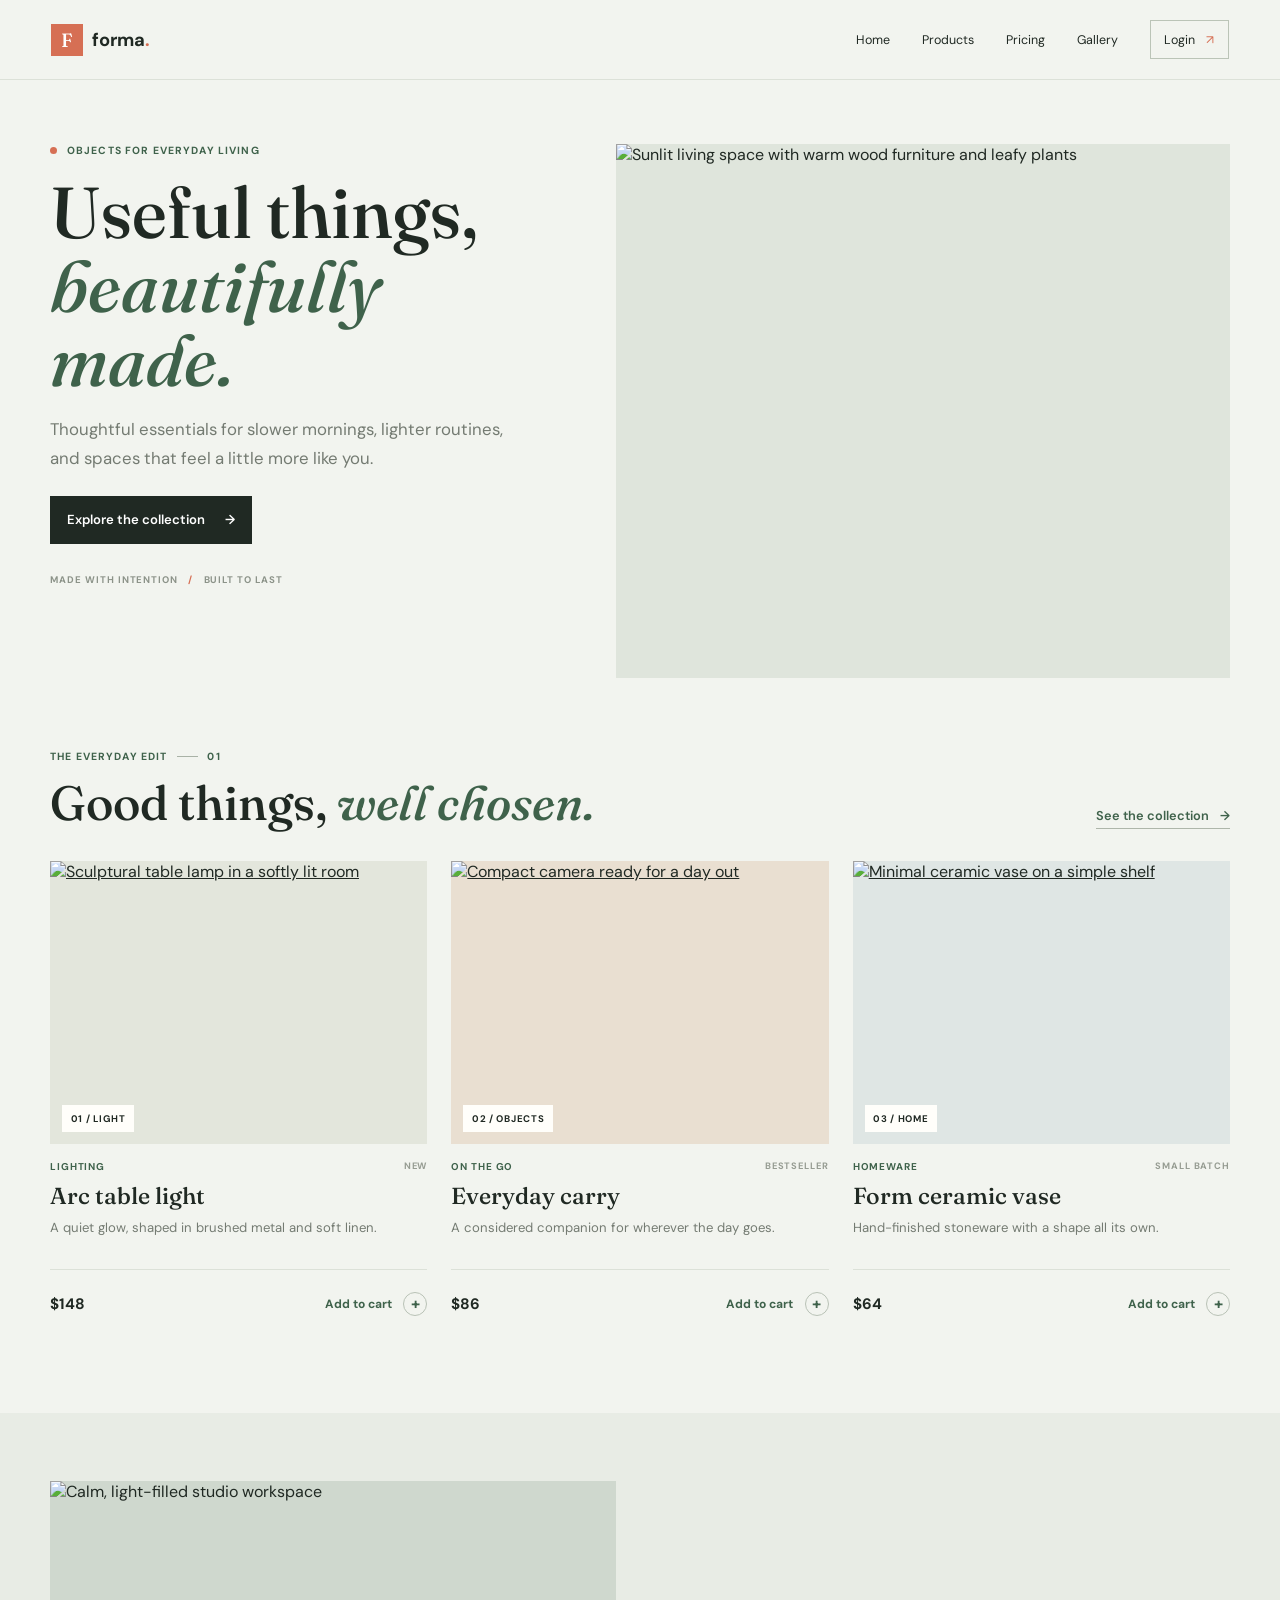
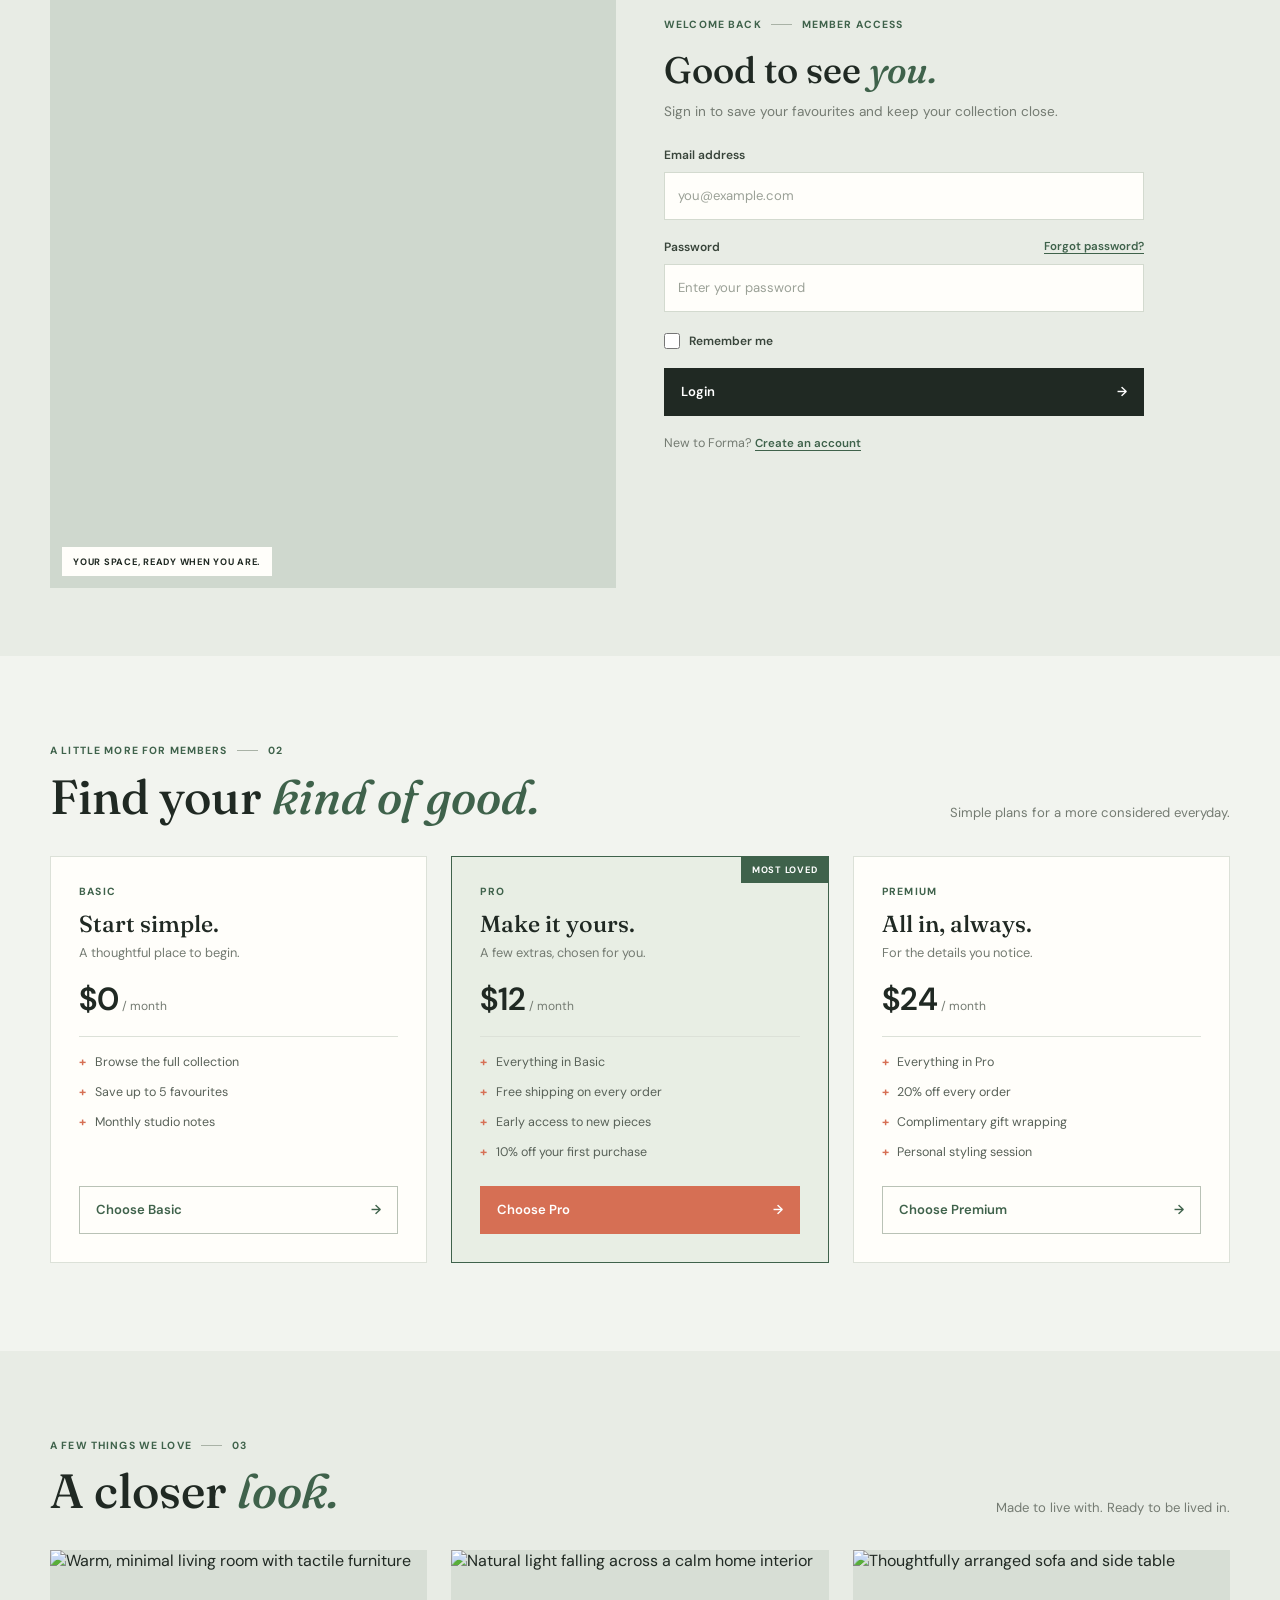
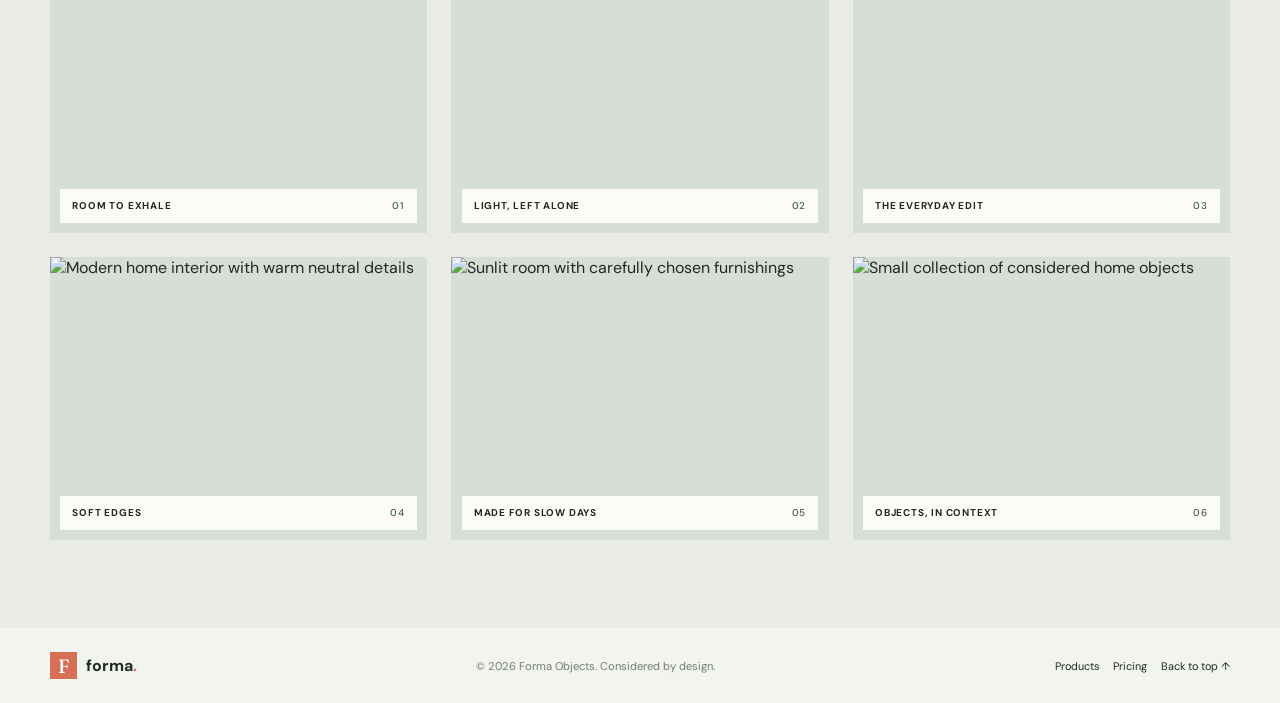
==== index.html @ 074a7448 "first commit" ====
<!doctype html>
<html lang="en">

<head>
  <meta charset="UTF-8" />
  <meta name="viewport" content="width=device-width, initial-scale=1.0" />
  <meta name="theme-color" content="#f4f3ed" />
  <meta name="description" content="A practical, project-led roadmap to responsive web design." />
  <title>Forma Objects | Considered by design</title>
  <link rel="preconnect" href="https://fonts.googleapis.com" />
  <link rel="preconnect" href="https://fonts.gstatic.com" crossorigin />
  <link
    href="https://fonts.googleapis.com/css2?family=DM+Sans:wght@400;500;600;700&family=Fraunces:opsz,wght@9..144,500;9..144,600&display=swap"
    rel="stylesheet" />
  <link rel="stylesheet" href="style.css" />
</head>

<body>
  <!-- Responsive navigation: details and summary provide a no-JavaScript mobile menu. -->
  <header class="site-header">
    <a class="brand" href="#home" aria-label="Forma Objects home"><span class="brand-mark"
        aria-hidden="true">F</span><span>forma<span class="brand-period">.</span></span></a>
    <nav class="desktop-nav" aria-label="Main navigation">
      <a href="#home">Home</a><a href="#products">Products</a><a href="#pricing">Pricing</a><a
        href="#gallery">Gallery</a><a class="nav-login" href="#login">Login <span aria-hidden="true">&#8599;</span></a>
    </nav>
    <details class="mobile-menu">
      <summary class="menu-button"><span class="menu-icon"
          aria-hidden="true"><i></i><i></i><i></i></span><span>Menu</span></summary>
      <nav class="mobile-nav" aria-label="Mobile navigation"><a href="#home">Home</a><a href="#products">Products</a><a
          href="#pricing">Pricing</a><a href="#gallery">Gallery</a><a href="#login">Login</a></nav>
    </details>
  </header>

  <main>
    <!-- Hero: responsive picture sources and flexible copy create the first layout exercise. -->
    <section class="hero section-wrap" id="home" aria-labelledby="hero-title">
      <div class="hero-copy">
        <p class="eyebrow"><span class="eyebrow-dot" aria-hidden="true"></span> OBJECTS FOR EVERYDAY LIVING</p>
        <h1 id="hero-title">Useful things,<br /><em>beautifully made.</em></h1>
        <p class="hero-description">Thoughtful essentials for slower mornings, lighter routines, and spaces that feel a
          little more like you.</p>
        <a class="button button-dark" href="#products">Explore the collection <span
            aria-hidden="true">&#8594;</span></a>
        <p class="hero-footnote">MADE WITH INTENTION <span aria-hidden="true">/</span> BUILT TO LAST</p>
      </div>
      <picture class="hero-image">
        <source media="(min-width: 64rem)"
          srcset="https://images.unsplash.com/photo-1494438639946-1ebd1d20bf85?auto=format&amp;fit=crop&amp;w=1400&amp;q=85" />
        <img
          src="https://images.unsplash.com/photo-1494438639946-1ebd1d20bf85?auto=format&amp;fit=crop&amp;w=900&amp;q=80"
          srcset="https://images.unsplash.com/photo-1494438639946-1ebd1d20bf85?auto=format&amp;fit=crop&amp;w=640&amp;q=75 640w, https://images.unsplash.com/photo-1494438639946-1ebd1d20bf85?auto=format&amp;fit=crop&amp;w=1000&amp;q=80 1000w"
          sizes="(min-width: 64rem) 55vw, (min-width: 48rem) 48vw, 100vw"
          alt="Sunlit living space with warm wood furniture and leafy plants" fetchpriority="high" />
      </picture>
    </section>

    <!-- Product cards: one, two, then three columns as the screen grows. -->
    <section class="content-section section-wrap" id="products" aria-labelledby="products-title">
      <div class="section-heading">
        <div>
          <p class="eyebrow">THE EVERYDAY EDIT <span class="eyebrow-rule"></span> 01</p>
          <h2 id="products-title">Good things, <em>well chosen.</em></h2>
        </div><a class="text-link" href="#gallery">See the collection <span aria-hidden="true">&#8594;</span></a>
      </div>
      <div class="product-grid">
        <article class="product-card"><a class="product-image" href="#gallery"
            aria-label="View the Arc table light"><img
              src="https://images.unsplash.com/photo-1507473885765-e6ed057f782c?auto=format&amp;fit=crop&amp;w=900&amp;q=80"
              alt="Sculptural table lamp in a softly lit room" loading="lazy" /><span class="image-index">01 /
              LIGHT</span></a>
          <p class="product-category">LIGHTING <span>NEW</span></p>
          <h3>Arc table light</h3>
          <p class="product-description">A quiet glow, shaped in brushed metal and soft linen.</p>
          <div class="product-buy"><strong>$148</strong><button type="button"
              aria-label="Add Arc table light to cart">Add to cart <span aria-hidden="true">+</span></button></div>
        </article>
        <article class="product-card"><a class="product-image product-image-warm" href="#gallery"
            aria-label="View the Everyday carry camera"><img
              src="https://images.unsplash.com/photo-1516035069371-29a1b244cc32?auto=format&amp;fit=crop&amp;w=900&amp;q=80"
              alt="Compact camera ready for a day out" loading="lazy" /><span class="image-index">02 /
              OBJECTS</span></a>
          <p class="product-category">ON THE GO <span>BESTSELLER</span></p>
          <h3>Everyday carry</h3>
          <p class="product-description">A considered companion for wherever the day goes.</p>
          <div class="product-buy"><strong>$86</strong><button type="button" aria-label="Add Everyday carry to cart">Add
              to cart <span aria-hidden="true">+</span></button></div>
        </article>
        <article class="product-card"><a class="product-image product-image-cool" href="#gallery"
            aria-label="View the Form ceramic vase"><img
              src="https://images.unsplash.com/photo-1578500494198-246f612d3b3d?auto=format&amp;fit=crop&amp;w=900&amp;q=80"
              alt="Minimal ceramic vase on a simple shelf" loading="lazy" /><span class="image-index">03 /
              HOME</span></a>
          <p class="product-category">HOMEWARE <span>SMALL BATCH</span></p>
          <h3>Form ceramic vase</h3>
          <p class="product-description">Hand-finished stoneware with a shape all its own.</p>
          <div class="product-buy"><strong>$64</strong><button type="button"
              aria-label="Add Form ceramic vase to cart">Add to cart <span aria-hidden="true">+</span></button></div>
        </article>
      </div>
    </section>

    <!-- Login: a stacked mobile form becomes an image-and-form split on wider screens. -->
    <section class="login-section" id="login" aria-labelledby="login-title">
      <div class="login-layout section-wrap">
        <div class="login-image"><img
            src="https://images.unsplash.com/photo-1497366811353-6870744d04b2?auto=format&amp;fit=crop&amp;w=1100&amp;q=80"
            alt="Calm, light-filled studio workspace" loading="lazy" /><span>YOUR SPACE, READY WHEN YOU ARE.</span>
        </div>
        <div class="login-panel">
          <p class="eyebrow">WELCOME BACK <span class="eyebrow-rule"></span> MEMBER ACCESS</p>
          <h2 id="login-title">Good to see <em>you.</em></h2>
          <p class="login-intro">Sign in to save your favourites and keep your collection close.</p>
          <form class="login-form" action="#login" method="get">
            <label for="email">Email address</label><input id="email" name="email" type="email"
              placeholder="you@example.com" autocomplete="email" required />
            <div class="password-label"><label for="password">Password</label><a href="#login">Forgot password?</a>
            </div><input id="password" name="password" type="password" placeholder="Enter your password"
              autocomplete="current-password" required />
            <label class="remember-label" for="remember"><input id="remember" name="remember"
                type="checkbox" /><span>Remember me</span></label>
            <button class="button button-dark login-submit" type="submit">Login <span
                aria-hidden="true">&#8594;</span></button>
          </form>
          <p class="create-account">New to Forma? <a href="#pricing">Create an account</a></p>
        </div>
      </div>
    </section>

    <!-- Pricing cards: the Pro option is highlighted while all cards remain comparable. -->
    <section class="content-section section-wrap" id="pricing" aria-labelledby="pricing-title">
      <div class="section-heading pricing-heading">
        <div>
          <p class="eyebrow">A LITTLE MORE FOR MEMBERS <span class="eyebrow-rule"></span> 02</p>
          <h2 id="pricing-title">Find your <em>kind of good.</em></h2>
        </div>
        <p class="section-note">Simple plans for a more considered everyday.</p>
      </div>
      <div class="pricing-grid">
        <article class="price-card">
          <p class="plan-name">BASIC</p>
          <h3>Start simple.</h3>
          <p class="plan-description">A thoughtful place to begin.</p>
          <p class="plan-price"><strong>$0</strong><span> / month</span></p>
          <ul>
            <li>Browse the full collection</li>
            <li>Save up to 5 favourites</li>
            <li>Monthly studio notes</li>
          </ul><a class="button button-outline" href="#login">Choose Basic <span aria-hidden="true">&#8594;</span></a>
        </article>
        <article class="price-card price-card-popular"><span class="popular-label">MOST LOVED</span>
          <p class="plan-name">PRO</p>
          <h3>Make it yours.</h3>
          <p class="plan-description">A few extras, chosen for you.</p>
          <p class="plan-price"><strong>$12</strong><span> / month</span></p>
          <ul>
            <li>Everything in Basic</li>
            <li>Free shipping on every order</li>
            <li>Early access to new pieces</li>
            <li>10% off your first purchase</li>
          </ul><a class="button button-accent" href="#login">Choose Pro <span aria-hidden="true">&#8594;</span></a>
        </article>
        <article class="price-card">
          <p class="plan-name">PREMIUM</p>
          <h3>All in, always.</h3>
          <p class="plan-description">For the details you notice.</p>
          <p class="plan-price"><strong>$24</strong><span> / month</span></p>
          <ul>
            <li>Everything in Pro</li>
            <li>20% off every order</li>
            <li>Complimentary gift wrapping</li>
            <li>Personal styling session</li>
          </ul><a class="button button-outline" href="#login">Choose Premium <span aria-hidden="true">&#8594;</span></a>
        </article>
      </div>
    </section>

    <!-- Gallery: six responsive images use cover crops and a restrained hover treatment. -->
    <section class="gallery-section" id="gallery" aria-labelledby="gallery-title">
      <div class="gallery-inner section-wrap">
        <div class="section-heading">
          <div>
            <p class="eyebrow">A FEW THINGS WE LOVE <span class="eyebrow-rule"></span> 03</p>
            <h2 id="gallery-title">A closer <em>look.</em></h2>
          </div>
          <p class="section-note">Made to live with. Ready to be lived in.</p>
        </div>
        <div class="gallery-grid">
          <figure class="gallery-item"><img
              src="https://images.unsplash.com/photo-1490312278390-ab64016e0aa9?auto=format&amp;fit=crop&amp;w=900&amp;q=80"
              alt="Warm, minimal living room with tactile furniture" loading="lazy" />
            <figcaption>ROOM TO EXHALE <span>01</span></figcaption>
          </figure>
          <figure class="gallery-item"><img
              src="https://images.unsplash.com/photo-1494438639946-1ebd1d20bf85?auto=format&amp;fit=crop&amp;w=900&amp;q=80"
              alt="Natural light falling across a calm home interior" loading="lazy" />
            <figcaption>LIGHT, LEFT ALONE <span>02</span></figcaption>
          </figure>
          <figure class="gallery-item"><img
              src="https://images.unsplash.com/photo-1493663284031-b7e3aefcae8e?auto=format&amp;fit=crop&amp;w=900&amp;q=80"
              alt="Thoughtfully arranged sofa and side table" loading="lazy" />
            <figcaption>THE EVERYDAY EDIT <span>03</span></figcaption>
          </figure>
          <figure class="gallery-item"><img
              src="https://images.unsplash.com/photo-1616486338812-3dadae4b4ace?auto=format&amp;fit=crop&amp;w=900&amp;q=80"
              alt="Modern home interior with warm neutral details" loading="lazy" />
            <figcaption>SOFT EDGES <span>04</span></figcaption>
          </figure>
          <figure class="gallery-item"><img
              src="https://images.unsplash.com/photo-1600210492486-724fe5c67fb0?auto=format&amp;fit=crop&amp;w=900&amp;q=80"
              alt="Sunlit room with carefully chosen furnishings" loading="lazy" />
            <figcaption>MADE FOR SLOW DAYS <span>05</span></figcaption>
          </figure>
          <figure class="gallery-item"><img
              src="https://images.unsplash.com/photo-1618221195710-dd6b41faaea6?auto=format&amp;fit=crop&amp;w=900&amp;q=80"
              alt="Small collection of considered home objects" loading="lazy" />
            <figcaption>OBJECTS, IN CONTEXT <span>06</span></figcaption>
          </figure>
        </div>
      </div>
    </section>
  </main>

  <!-- Footer: compact navigation wraps cleanly on narrow screens. -->
  <footer class="site-footer"><a class="brand footer-brand" href="#home"><span class="brand-mark"
        aria-hidden="true">F</span><span>forma<span class="brand-period">.</span></span></a>
    <p>&copy; 2026 Forma Objects. Considered by design.</p>
    <nav aria-label="Footer navigation"><a href="#products">Products</a><a href="#pricing">Pricing</a><a
        href="#home">Back to top &#8593;</a></nav>
  </footer>
</body>

</html>
---- style.css ----
/* Base reset and shared design tokens */
:root {
  font-family: "DM Sans", sans-serif;
  color: #202923;
  background: #f2f4ef;
  font-synthesis: none;
  text-rendering: optimizeLegibility;
  -webkit-font-smoothing: antialiased;
  --ink: #202923;
  --muted: #747b72;
  --green: #3f624b;
  --coral: #d66f54;
  --paper: #f2f4ef;
  --white: #fffefa;
  --line: #dce1d8;
  --content: 1180px;
}

* {
  margin: 0;
  padding: 0;
  box-sizing: border-box;
}

html {
  scroll-behavior: smooth;
  scroll-padding-top: 5rem;
}

body {
  width: 100%;
  min-width: 0;
  min-height: 100vh;
  margin: 0;
  overflow-x: hidden;
}

img {
  display: block;
  width: 100%;
  max-width: 100%;
  height: auto;
}

a {
  color: inherit;
}

button,
input {
  font: inherit;
}

a:focus-visible,
button:focus-visible,
input:focus-visible,
summary:focus-visible {
  outline: 3px solid var(--coral);
  outline-offset: 4px;
}

.section-wrap {
  width: min(100% - 2.5rem, var(--content));
  margin-inline: auto;
}

/* Header and CSS-only responsive navigation */
.site-header {
  position: sticky;
  top: 0;
  z-index: 1000;
  display: flex;
  min-height: 4.5rem;
  align-items: center;
  justify-content: space-between;
  padding: 0 1.25rem;
  border-bottom: 1px solid var(--line);
  background: var(--paper);
}

.brand {
  display: inline-flex;
  align-items: center;
  gap: .55rem;
  font-size: 1.15rem;
  font-weight: 700;
  text-decoration: none;
}

.brand-mark {
  display: grid;
  width: 2rem;
  aspect-ratio: 1;
  place-items: center;
  background: var(--coral);
  color: white;
  font: 500 1.2rem "Fraunces", Georgia, serif;
}

.brand-period {
  color: var(--coral);
}

.desktop-nav {
  display: none;
}

.mobile-menu {
  position: relative;
}

.menu-button {
  display: inline-flex;
  min-height: 2.75rem;
  align-items: center;
  gap: .6rem;
  padding: 0 .75rem;
  border: 1px solid var(--line);
  background: var(--white);
  cursor: pointer;
  font-size: .8rem;
  font-weight: 600;
  list-style: none;
}

.menu-button::-webkit-details-marker {
  display: none;
}

.menu-icon {
  display: grid;
  gap: 3px;
}

.menu-icon i {
  display: block;
  width: 15px;
  height: 2px;
  background: var(--ink);
  transition: transform 160ms ease;
}

.mobile-menu[open] .menu-icon i:first-child {
  transform: translateY(5px) rotate(45deg);
}

.mobile-menu[open] .menu-icon i:nth-child(2) {
  opacity: 0;
}

.mobile-menu[open] .menu-icon i:last-child {
  transform: translateY(-5px) rotate(-45deg);
}

.mobile-nav {
  position: absolute;
  top: calc(100% + .65rem);
  right: 0;
  display: grid;
  width: min(15rem, calc(100vw - 2.5rem));
  padding: .5rem 1rem;
  border: 1px solid var(--line);
  background: var(--white);
  box-shadow: 0 1rem 2rem rgb(32 41 35 / 10%);
}

.mobile-nav a {
  padding: .85rem 0;
  border-bottom: 1px solid var(--line);
  font-size: .9rem;
  text-decoration: none;
}

.mobile-nav a:last-child {
  border-bottom: 0;
}

/* Hero section and responsive image */
.hero {
  display: grid;
  grid-template-columns: minmax(0, 1fr);
  gap: 1.8rem;
  padding-top: 2rem;
  padding-bottom: 2.5rem;
}

.hero-copy {
  align-self: center;
  padding: .5rem 0;
}

.eyebrow {
  display: flex;
  align-items: center;
  gap: .6rem;
  margin: 0 0 1.1rem;
  color: var(--green);
  font-size: .65rem;
  font-weight: 700;
  letter-spacing: .11em;
}

.eyebrow-dot {
  width: .45rem;
  aspect-ratio: 1;
  border-radius: 50%;
  background: var(--coral);
}

.eyebrow-rule {
  width: 1.3rem;
  height: 1px;
  background: #a9b2a6;
}

h1,
h2,
h3,
p {
  margin-top: 0;
}

h1,
h2,
.product-card h3,
.price-card h3 {
  font-family: "Fraunces", Georgia, serif;
  font-weight: 500;
  letter-spacing: 0;
}

h1 {
  max-width: 11ch;
  margin-bottom: 1.1rem;
  font-size: clamp(2.7rem, 9vw, 4.75rem);
  line-height: 1.03;
}

h1 em,
h2 em {
  color: var(--green);
  font-weight: 500;
}

.hero-description {
  max-width: 29rem;
  margin-bottom: 1.4rem;
  color: var(--muted);
  font-size: 1rem;
  line-height: 1.75;
}

.button {
  display: inline-flex;
  min-height: 3rem;
  align-items: center;
  justify-content: space-between;
  gap: 1.25rem;
  padding: .75rem 1rem;
  border: 1px solid transparent;
  cursor: pointer;
  font-size: .82rem;
  font-weight: 600;
  text-decoration: none;
  transition: transform 160ms ease, background-color 160ms ease, color 160ms ease;
}

.button:hover {
  transform: translateY(-2px);
}

.button-dark {
  background: var(--ink);
  color: white;
}

.button-dark:hover {
  background: var(--green);
}

.hero-footnote {
  margin: 1.8rem 0 0;
  color: #8c9389;
  font-size: .6rem;
  font-weight: 700;
  letter-spacing: .1em;
}

.hero-footnote span {
  padding: 0 .45rem;
  color: var(--coral);
}

.hero-image {
  display: block;
  aspect-ratio: 4 / 3;
  overflow: hidden;
  background: #dfe5dc;
}

.hero-image img {
  width: 100%;
  height: 100%;
  object-fit: cover;
}

/* Shared section headings and links */
.content-section {
  padding-top: 4.25rem;
  padding-bottom: 4.5rem;
}

.hero + .content-section {
  padding-top: 2rem;
}

.section-heading {
  display: flex;
  flex-direction: column;
  align-items: flex-start;
  gap: 1rem;
  margin-bottom: 1.7rem;
}

.section-heading .eyebrow {
  margin-bottom: .8rem;
}

h2 {
  margin-bottom: 0;
  font-size: clamp(2rem, 7vw, 3rem);
  line-height: 1.12;
}

.text-link {
  padding-bottom: .3rem;
  border-bottom: 1px solid #aeb6aa;
  color: var(--green);
  font-size: .8rem;
  font-weight: 600;
  text-decoration: none;
}

.text-link span {
  padding-left: .5rem;
}

/* Product cards: one column by default, expanded at tablet and desktop. */
.product-grid {
  display: grid;
  grid-template-columns: minmax(0, 1fr);
  gap: 2rem 1.25rem;
}

.product-card {
  min-width: 0;
}

.product-image {
  position: relative;
  display: block;
  aspect-ratio: 4 / 3;
  overflow: hidden;
  background: #e3e6dc;
}

.product-image-warm {
  background: #e9dfd1;
}

.product-image-cool {
  background: #dfe6e4;
}

.product-image img {
  width: 100%;
  height: 100%;
  object-fit: cover;
  transition: transform 300ms ease;
}

.product-image:hover img {
  transform: scale(1.04);
}

.image-index {
  position: absolute;
  bottom: .75rem;
  left: .75rem;
  padding: .45rem .55rem;
  background: var(--white);
  color: var(--ink);
  font-size: .6rem;
  font-weight: 700;
  letter-spacing: .07em;
}

.product-category {
  display: flex;
  justify-content: space-between;
  gap: .5rem;
  margin: 1rem 0 .5rem;
  color: var(--green);
  font-size: .62rem;
  font-weight: 700;
  letter-spacing: .09em;
}

.product-category span {
  color: #969c92;
  font-size: .58rem;
}

.product-card h3,
.price-card h3 {
  margin-bottom: .4rem;
  font-size: 1.45rem;
}

.product-description {
  min-height: 2.8em;
  margin-bottom: 1rem;
  color: var(--muted);
  font-size: .82rem;
  line-height: 1.6;
}

.product-buy {
  display: flex;
  align-items: center;
  justify-content: space-between;
  gap: .75rem;
  padding-top: .8rem;
  border-top: 1px solid var(--line);
}

.product-buy strong {
  font-size: .95rem;
}

.product-buy button {
  display: inline-flex;
  align-items: center;
  gap: .7rem;
  padding: .55rem 0;
  border: 0;
  background: transparent;
  color: var(--green);
  cursor: pointer;
  font-size: .75rem;
  font-weight: 700;
}

.product-buy button span {
  display: grid;
  width: 1.5rem;
  aspect-ratio: 1;
  place-items: center;
  border: 1px solid #b9c2b6;
  border-radius: 50%;
  font-size: 1rem;
  line-height: 1;
  transition: background-color 160ms ease, color 160ms ease;
}

.product-buy button:hover span {
  background: var(--green);
  color: white;
}

/* Login section: stacked form on mobile, image-and-form split on wider screens. */
.login-section {
  padding: 1.5rem 0;
  background: #e8ece5;
}

.login-layout {
  display: grid;
  grid-template-columns: minmax(0, 1fr);
  gap: 2rem;
  padding-top: 1rem;
  padding-bottom: 1rem;
}

.login-image {
  position: relative;
  width: 100%;
  min-width: 0;
  min-height: 14rem;
  aspect-ratio: 16 / 9;
  overflow: hidden;
  background: #cfd8ce;
}

.login-image img {
  width: 100%;
  height: 100%;
  object-fit: cover;
}

.login-image span {
  position: absolute;
  right: .75rem;
  bottom: .75rem;
  left: .75rem;
  width: fit-content;
  padding: .55rem .7rem;
  background: var(--white);
  font-size: .58rem;
  font-weight: 700;
  letter-spacing: .08em;
}

.login-panel {
  width: 100%;
  max-width: 30rem;
  align-self: center;
  padding: .5rem 0;
}

.login-panel h2 {
  margin-bottom: .7rem;
  font-size: 2.3rem;
}

.login-intro {
  margin-bottom: 1.5rem;
  color: var(--muted);
  font-size: .85rem;
  line-height: 1.6;
}

.login-form {
  display: flex;
  flex-direction: column;
  gap: .55rem;
}

.login-form>label,
.password-label label {
  color: #38443a;
  font-size: .75rem;
  font-weight: 600;
}

.login-form>input {
  width: 100%;
  min-height: 3rem;
  margin-bottom: .65rem;
  padding: .7rem .8rem;
  border: 1px solid #d3dacf;
  border-radius: 0;
  background: var(--white);
  color: var(--ink);
  font-size: .82rem;
}

.login-form>input::placeholder {
  color: #9ba197;
}

.password-label {
  display: flex;
  align-items: center;
  justify-content: space-between;
  gap: .5rem;
}

.password-label a,
.create-account a {
  color: var(--green);
  font-size: .72rem;
  font-weight: 600;
  text-underline-offset: 3px;
}

.remember-label {
  display: inline-flex;
  align-items: center;
  gap: .55rem;
  margin: .1rem 0 .65rem;
  color: var(--muted);
  cursor: pointer;
  font-size: .75rem;
}

.remember-label input {
  width: 1rem;
  height: 1rem;
  margin: 0;
  accent-color: var(--green);
}

.login-submit {
  width: 100%;
}

.create-account {
  margin: 1.2rem 0 0;
  color: var(--muted);
  font-size: .78rem;
}

/* Pricing plans with a distinct Pro highlight. */
.pricing-heading {
  margin-bottom: 1.7rem;
}

.section-note {
  max-width: 18rem;
  margin: 0;
  color: var(--muted);
  font-size: .82rem;
  line-height: 1.65;
}

.pricing-grid {
  display: grid;
  grid-template-columns: minmax(0, 1fr);
  align-items: stretch;
  gap: 1rem;
}

.price-card {
  position: relative;
  display: flex;
  min-width: 0;
  flex-direction: column;
  align-items: flex-start;
  padding: 1.5rem;
  border: 1px solid var(--line);
  background: var(--white);
  transition: transform 180ms ease, box-shadow 180ms ease;
}

.price-card:hover {
  transform: translateY(-3px);
  box-shadow: 0 .8rem 1.8rem rgb(32 41 35 / 8%);
}

.price-card-popular {
  border-color: var(--green);
  background: #e8eee4;
}

.popular-label {
  position: absolute;
  top: 0;
  right: 0;
  padding: .45rem .65rem;
  background: var(--green);
  color: white;
  font-size: .58rem;
  font-weight: 700;
  letter-spacing: .08em;
}

.plan-name {
  margin-bottom: .7rem;
  color: var(--green);
  font-size: .65rem;
  font-weight: 700;
  letter-spacing: .12em;
}

.price-card h3 {
  margin-bottom: .35rem;
}

.plan-description {
  margin-bottom: 1.1rem;
  color: var(--muted);
  font-size: .8rem;
}

.plan-price {
  width: 100%;
  margin-bottom: 1rem;
  padding-bottom: 1rem;
  border-bottom: 1px solid var(--line);
}

.plan-price strong {
  font-size: 2rem;
  font-weight: 600;
}

.plan-price span {
  color: var(--muted);
  font-size: .75rem;
}

.price-card ul {
  display: grid;
  gap: .7rem;
  margin: 0 0 1.5rem;
  padding: 0;
  color: #586158;
  font-size: .78rem;
  line-height: 1.5;
  list-style: none;
}

.price-card li::before {
  padding-right: .55rem;
  color: var(--coral);
  content: "+";
  font-weight: 700;
}

.price-card .button {
  width: 100%;
  margin-top: auto;
}

.button-outline {
  border-color: #b9c2b6;
  background: transparent;
  color: var(--green);
}

.button-outline:hover {
  background: var(--green);
  color: white;
}

.button-accent {
  background: var(--coral);
  color: white;
}

.button-accent:hover {
  background: #bd5940;
}

/* Responsive gallery: consistent cover crops and a simple hover treatment. */
.gallery-section {
  padding: 4.25rem 0 4.5rem;
  background: #e8ece5;
}

.gallery-grid {
  display: grid;
  grid-template-columns: minmax(0, 1fr);
  gap: 1rem;
}

.gallery-item {
  position: relative;
  aspect-ratio: 4 / 3;
  margin: 0;
  overflow: hidden;
  background: #d7ded5;
}

.gallery-item img {
  width: 100%;
  height: 100%;
  object-fit: cover;
  transition: transform 300ms ease, filter 300ms ease;
}

.gallery-item:hover img {
  transform: scale(1.04);
  filter: saturate(1.08);
}

.gallery-item figcaption {
  position: absolute;
  right: .65rem;
  bottom: .65rem;
  left: .65rem;
  display: flex;
  align-items: center;
  justify-content: space-between;
  gap: .5rem;
  padding: .65rem .75rem;
  background: rgb(255 254 250 / 92%);
  font-size: .62rem;
  font-weight: 700;
  letter-spacing: .08em;
}

.gallery-item figcaption span {
  color: var(--green);
  font-weight: 500;
}

/* Footer: links wrap on mobile, then align in a row on larger screens. */
.site-footer {
  display: flex;
  flex-wrap: wrap;
  align-items: center;
  justify-content: space-between;
  gap: 1rem;
  padding: 1.5rem 1.25rem;
}

.footer-brand {
  font-size: 1rem;
}

.footer-brand .brand-mark {
  width: 1.7rem;
}

.site-footer>p {
  order: 3;
  width: 100%;
  margin: 0;
  color: var(--muted);
  font-size: .7rem;
}

.site-footer nav {
  display: flex;
  flex-wrap: wrap;
  gap: .85rem;
  font-size: .68rem;
}

.site-footer nav a {
  text-decoration: none;
}

/* Give the gallery two columns on wider phones and small tablets. */
@media (min-width: 500px) and (max-width: 767px) {
  .gallery-grid {
    grid-template-columns: repeat(2, minmax(0, 1fr));
  }
}

/* Keep the full navigation visible as soon as it fits, before the tablet layout breakpoint. */
@media (min-width: 640px) and (max-width: 767px) {
  .site-header {
    padding-inline: clamp(1.25rem, 4vw, 1.75rem);
  }

  .desktop-nav {
    display: flex;
    align-items: center;
    gap: clamp(.65rem, 2.2vw, 1rem);
  }

  .desktop-nav a {
    font-size: .72rem;
    text-decoration: none;
  }

  .desktop-nav .nav-login {
    padding: .5rem .65rem;
    border: 1px solid #bbc4b7;
  }

  .nav-login span {
    padding-left: .35rem;
    color: var(--coral);
  }

  .mobile-menu {
    display: none;
  }
}

/* Tablet: two-column cards and image/form split start at 768px. */
@media (min-width: 768px) {
  .site-header {
    min-height: 5rem;
    padding-inline: 4vw;
  }

  .desktop-nav {
    display: flex;
    align-items: center;
    gap: clamp(1rem, 2.5vw, 2.2rem);
  }

  .desktop-nav a {
    font-size: .78rem;
    text-decoration: none;
    transition: color 150ms ease;
  }

  .desktop-nav a:hover {
    color: var(--coral);
  }

  .desktop-nav .nav-login {
    padding: .65rem .85rem;
    border: 1px solid #bbc4b7;
  }

  .nav-login span {
    padding-left: .5rem;
    color: var(--coral);
  }

  .mobile-menu {
    display: none;
  }

  .section-wrap {
    width: min(100% - 4rem, var(--content));
  }

  .hero {
    grid-template-columns: minmax(0, 1.05fr) minmax(0, .95fr);
    align-items: center;
    gap: 2.5rem;
    padding-top: 4rem;
    padding-bottom: 2.5rem;
  }

  .hero-copy {
    padding-top: 0;
    padding-bottom: 1.5rem;
  }

  h1 {
    font-size: clamp(3.2rem, 6vw, 4.5rem);
  }

  .hero-image {
    aspect-ratio: 4 / 5;
  }

  .content-section {
    padding-top: 5.5rem;
    padding-bottom: 5.5rem;
  }

  .section-heading {
    flex-direction: row;
    align-items: flex-end;
    justify-content: space-between;
    gap: 2rem;
    margin-bottom: 2rem;
  }

  .product-grid,
  .pricing-grid,
  .gallery-grid {
    grid-template-columns: repeat(2, minmax(0, 1fr));
    gap: 1.5rem;
  }

  .login-section {
    padding-block: 3.25rem;
  }

  .login-layout {
    grid-template-columns: repeat(2, minmax(0, 1fr));
    align-items: center;
    gap: 3rem;
  }

  .login-image {
    min-height: 0;
    aspect-ratio: 4 / 5;
  }

  .login-panel {
    padding: 1.5rem 0;
  }

  .price-card {
    padding: 1.5rem;
  }

  .gallery-section {
    padding-block: 5.5rem;
  }

  .site-footer {
    padding: 1.5rem 4vw;
  }

  .site-footer>p {
    order: initial;
    width: auto;
  }
}

/* Desktop: three-column product, pricing, and gallery grids start at 1024px. */
@media (min-width: 1024px) {
  .site-header {
    padding-inline: max(4vw, calc((100vw - var(--content)) / 2));
  }

  .section-wrap {
    width: min(100% - 6rem, var(--content));
  }

  .hero {
    min-height: min(48vw, 42rem);
    grid-template-columns: minmax(0, .9fr) minmax(0, 1.1fr);
    column-gap: 5vw;
    padding-top: 4rem;
    padding-bottom: 2.5rem;
  }

  .hero-image {
    grid-column: 2;
    grid-row: 1;
    align-self: start;
    aspect-ratio: 1.15 / 1;
  }

  .hero-copy {
    grid-column: 1;
    grid-row: 1;
    align-self: start;
  }

  .hero-description {
    font-size: 1.05rem;
  }

  .product-grid,
  .pricing-grid,
  .gallery-grid {
    grid-template-columns: repeat(3, minmax(0, 1fr));
    gap: 1.5rem;
  }

  .price-card {
    padding: 1.75rem;
  }

  .site-footer {
    padding-inline: max(3rem, calc((100vw - var(--content)) / 2));
  }
}

/* Respect reduced-motion settings. */
@media (prefers-reduced-motion: reduce) {

  *,
  *::before,
  *::after {
    scroll-behavior: auto !important;
    transition-duration: .01ms !important;
  }
}
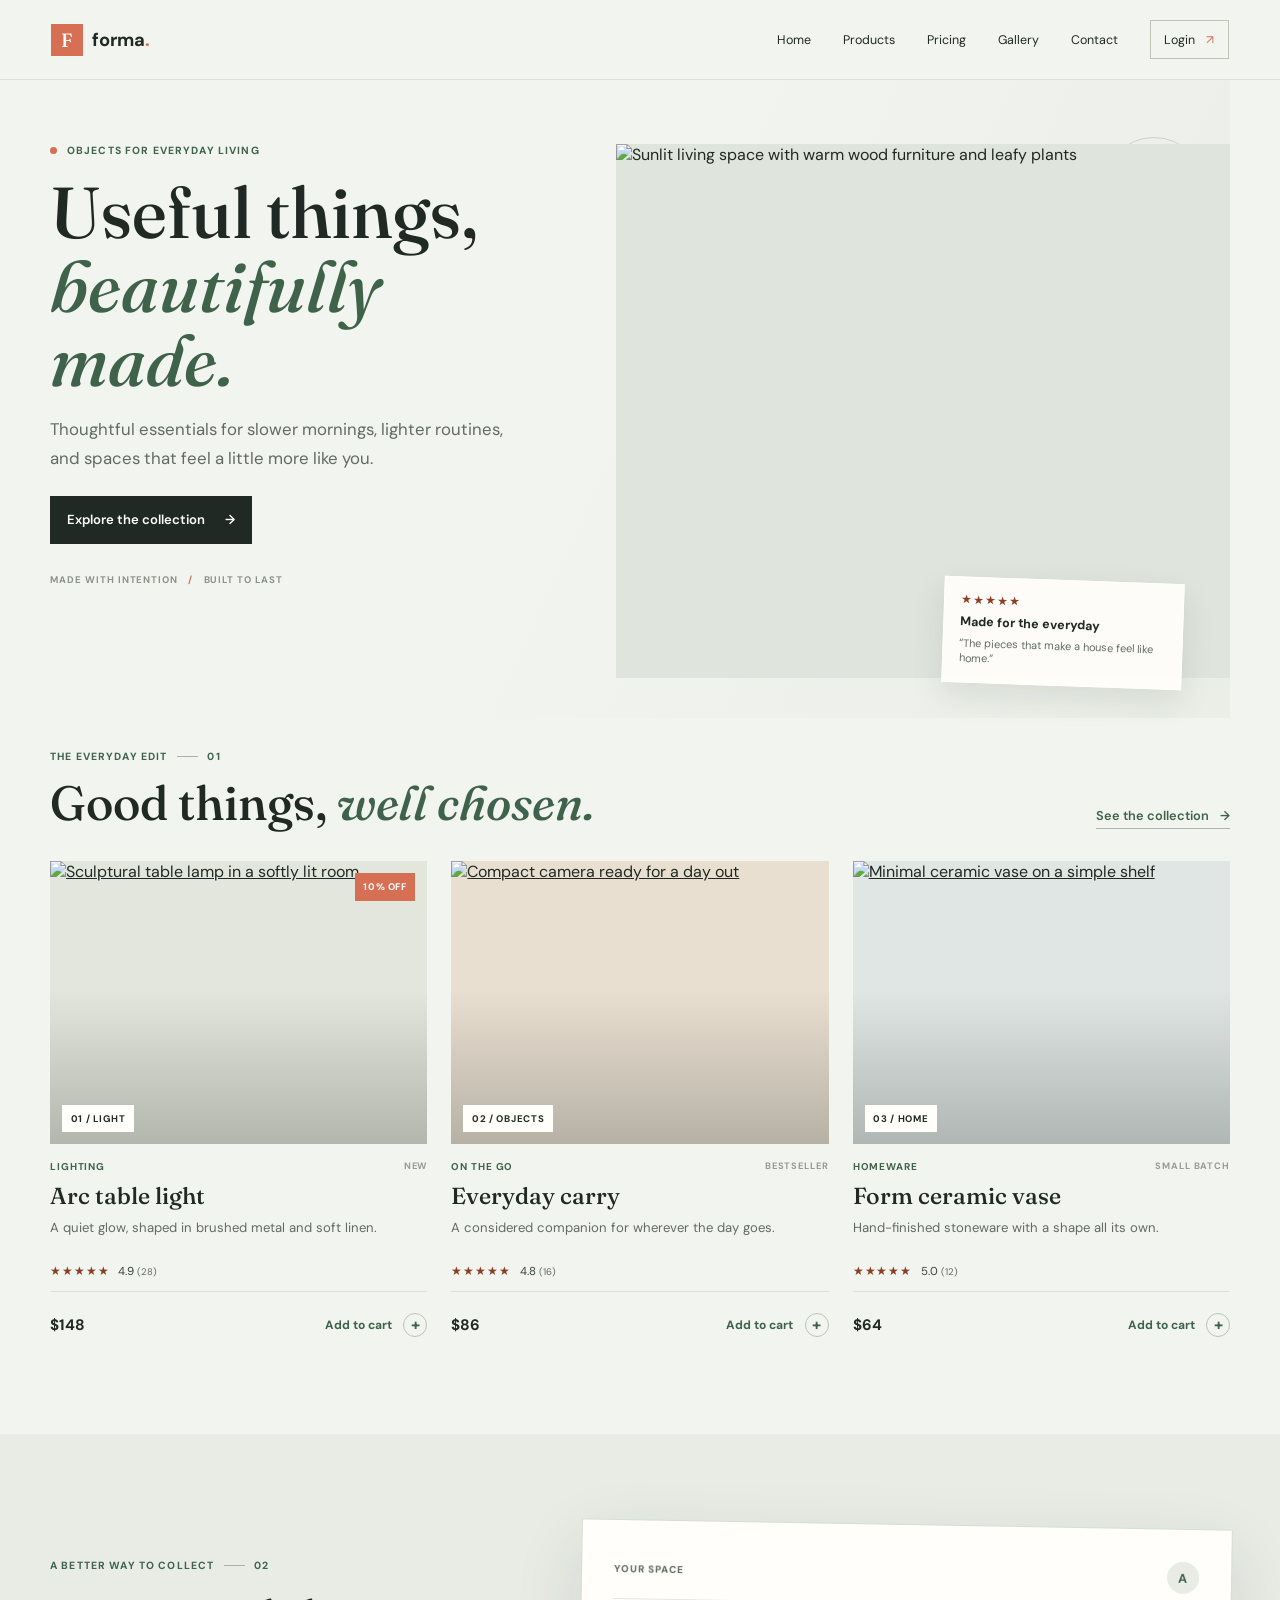
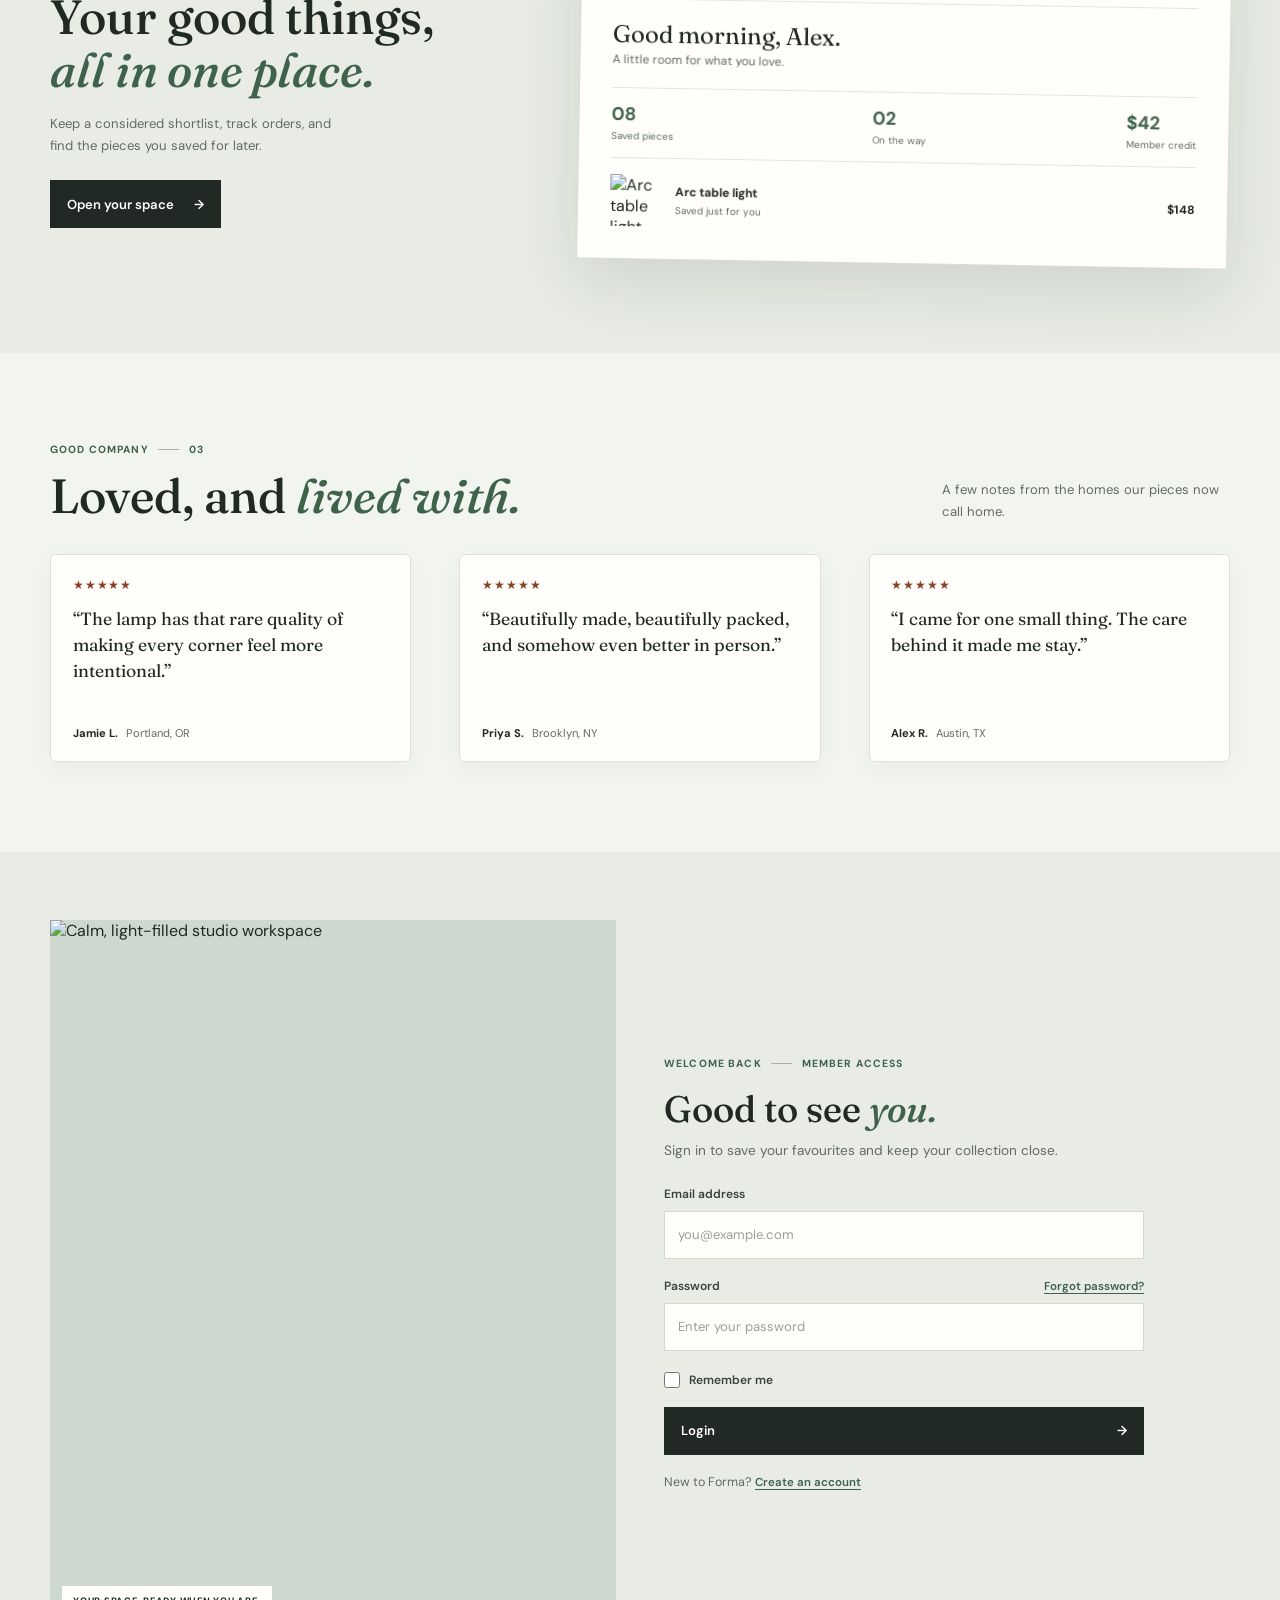
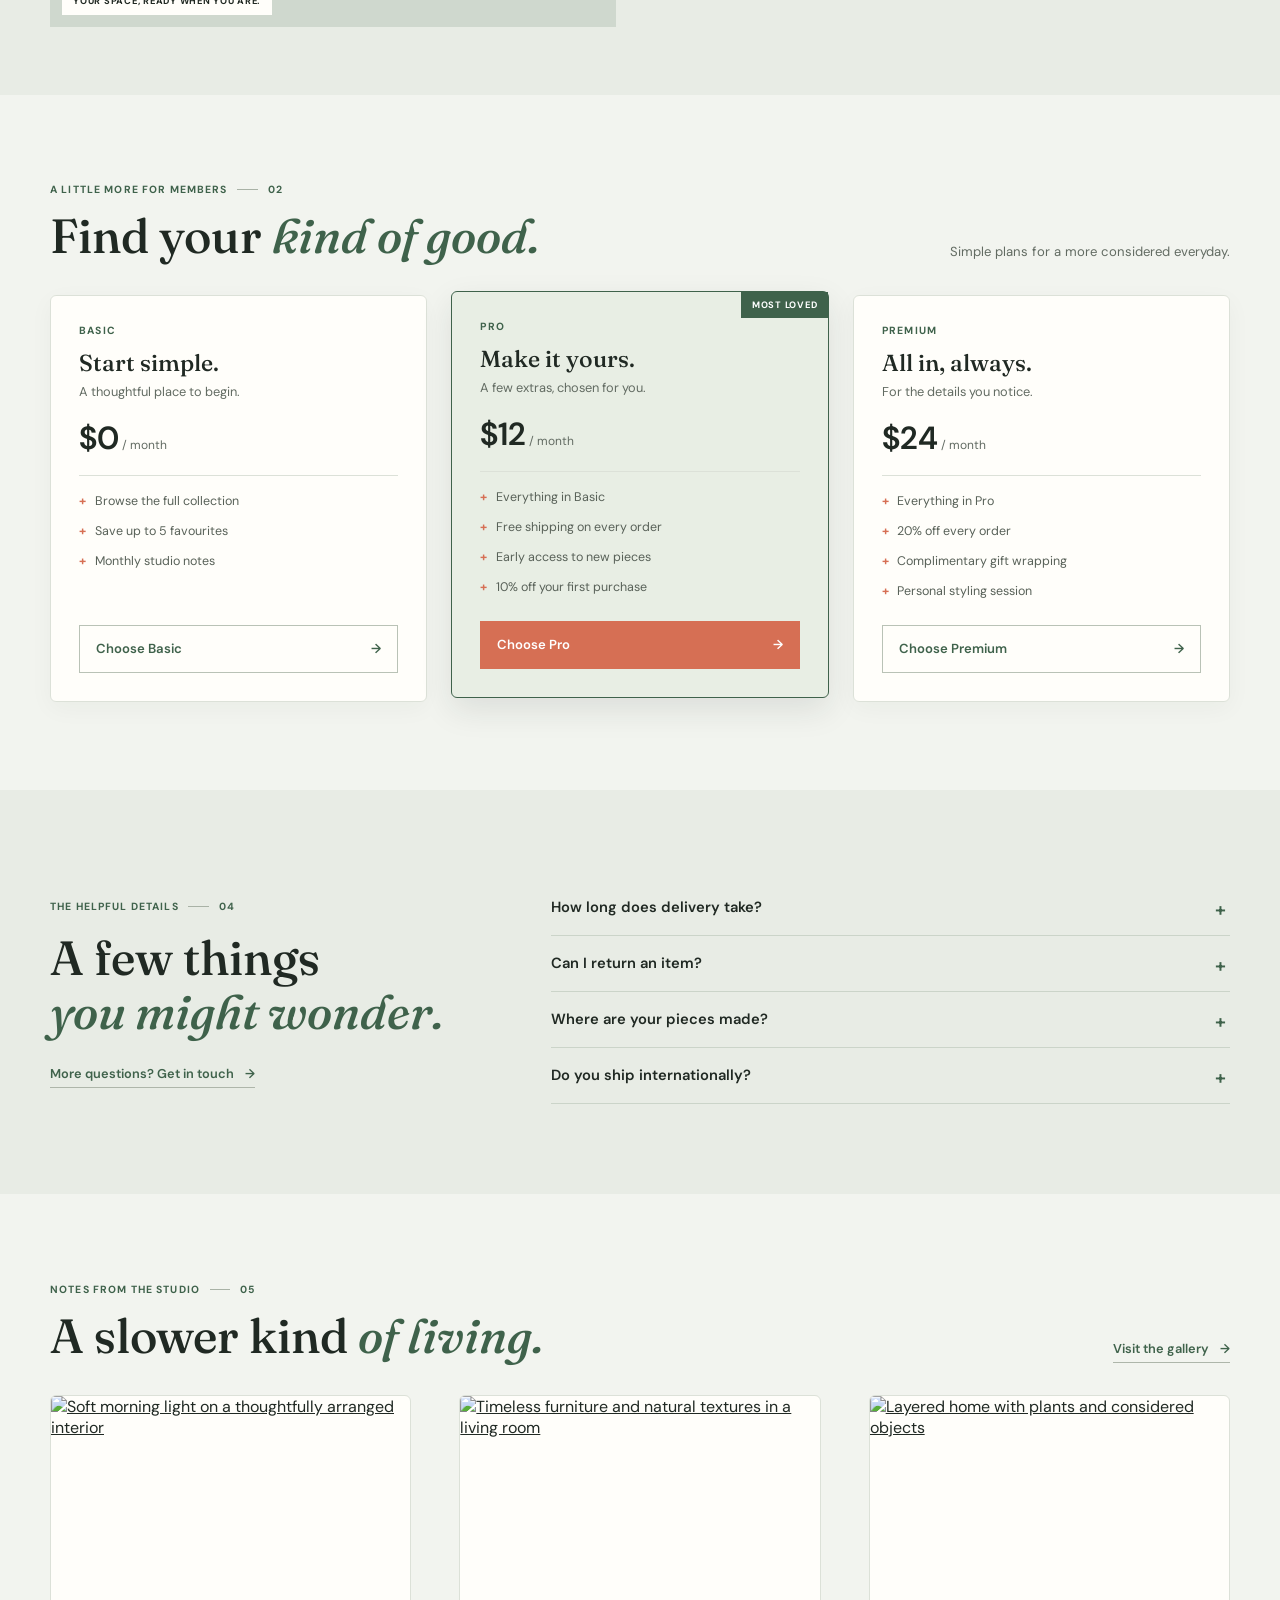
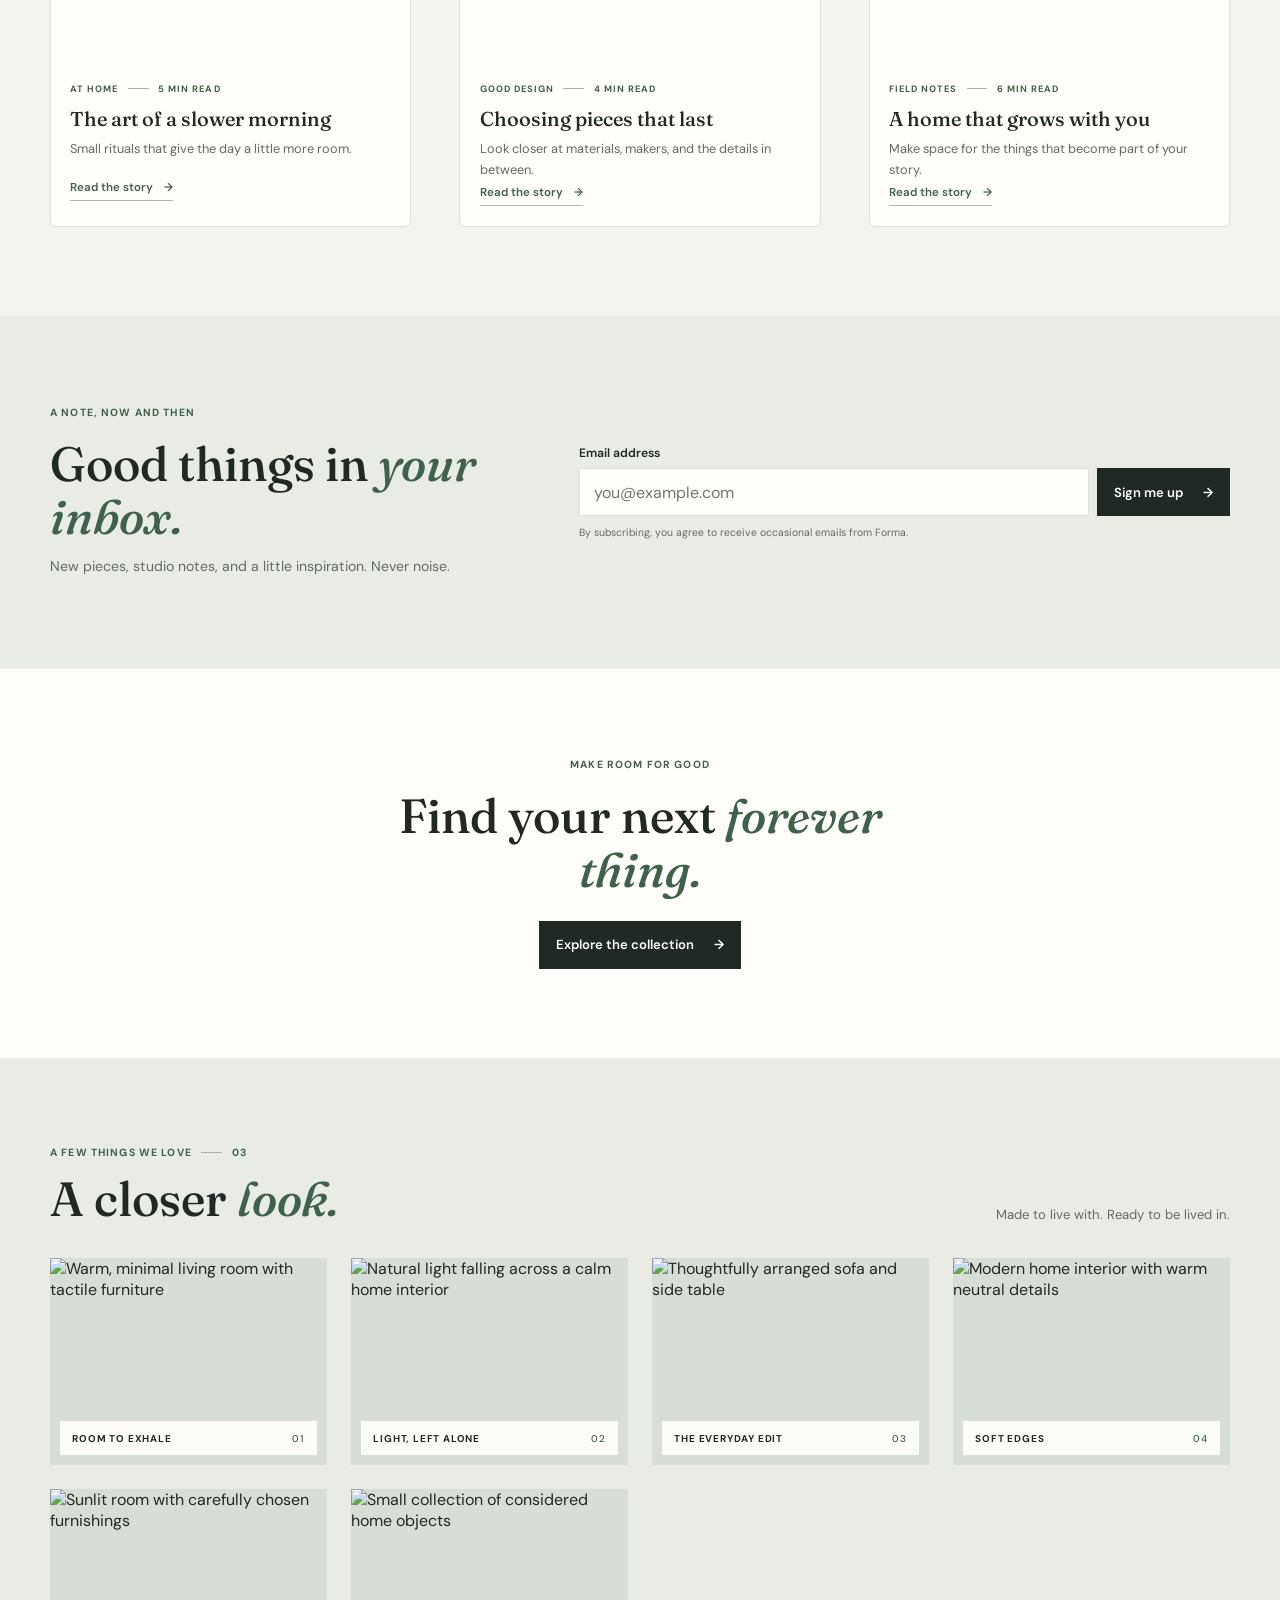
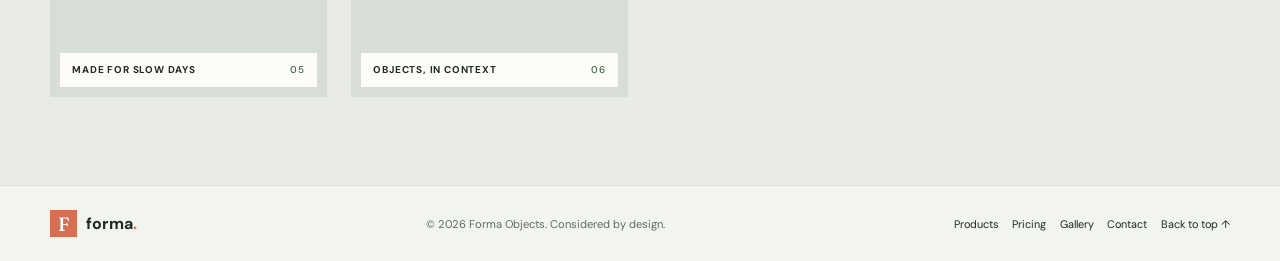
==== commit 065a0626: "2  commit" ====
--- a/index.html
+++ b/index.html
@@ -18,17 +18,17 @@
 <body>
   <!-- Responsive navigation: details and summary provide a no-JavaScript mobile menu. -->
   <header class="site-header">
-    <a class="brand" href="#home" aria-label="Forma Objects home"><span class="brand-mark"
+    <a class="brand" href="index.html#home" aria-label="Forma Objects home"><span class="brand-mark"
         aria-hidden="true">F</span><span>forma<span class="brand-period">.</span></span></a>
     <nav class="desktop-nav" aria-label="Main navigation">
-      <a href="#home">Home</a><a href="#products">Products</a><a href="#pricing">Pricing</a><a
-        href="#gallery">Gallery</a><a class="nav-login" href="#login">Login <span aria-hidden="true">&#8599;</span></a>
+      <a href="index.html#home" aria-current="page">Home</a><a href="products.html">Products</a><a href="pricing.html">Pricing</a><a
+        href="gallery.html">Gallery</a><a href="contact.html">Contact</a><a class="nav-login" href="login.html">Login <span aria-hidden="true">&#8599;</span></a>
     </nav>
     <details class="mobile-menu">
       <summary class="menu-button"><span class="menu-icon"
           aria-hidden="true"><i></i><i></i><i></i></span><span>Menu</span></summary>
-      <nav class="mobile-nav" aria-label="Mobile navigation"><a href="#home">Home</a><a href="#products">Products</a><a
-          href="#pricing">Pricing</a><a href="#gallery">Gallery</a><a href="#login">Login</a></nav>
+        <nav class="mobile-nav" aria-label="Mobile navigation"><a href="index.html#home">Home</a><a href="products.html">Products</a><a
+          href="pricing.html">Pricing</a><a href="gallery.html">Gallery</a><a href="contact.html">Contact</a><a href="login.html">Login</a></nav>
     </details>
   </header>
 
@@ -53,6 +53,7 @@
           sizes="(min-width: 64rem) 55vw, (min-width: 48rem) 48vw, 100vw"
           alt="Sunlit living space with warm wood furniture and leafy plants" fetchpriority="high" />
       </picture>
+          <aside class="hero-note" aria-label="Customer review"><span class="hero-note-stars" aria-hidden="true">&#9733;&#9733;&#9733;&#9733;&#9733;</span><strong>Made for the everyday</strong><span>&ldquo;The pieces that make a house feel like home.&rdquo;</span></aside>
     </section>
 
     <!-- Product cards: one, two, then three columns as the screen grows. -->
@@ -64,18 +65,19 @@
         </div><a class="text-link" href="#gallery">See the collection <span aria-hidden="true">&#8594;</span></a>
       </div>
       <div class="product-grid">
-        <article class="product-card"><a class="product-image" href="#gallery"
+        <article class="product-card"><a class="product-image" href="gallery.html"
             aria-label="View the Arc table light"><img
               src="https://images.unsplash.com/photo-1507473885765-e6ed057f782c?auto=format&amp;fit=crop&amp;w=900&amp;q=80"
               alt="Sculptural table lamp in a softly lit room" loading="lazy" /><span class="image-index">01 /
-              LIGHT</span></a>
+              LIGHT</span><span class="discount-badge">10% OFF</span></a>
           <p class="product-category">LIGHTING <span>NEW</span></p>
           <h3>Arc table light</h3>
           <p class="product-description">A quiet glow, shaped in brushed metal and soft linen.</p>
+          <p class="product-rating" aria-label="Rated 4.9 out of 5"><span aria-hidden="true">★★★★★</span> 4.9 <small>(28)</small></p>
           <div class="product-buy"><strong>$148</strong><button type="button"
               aria-label="Add Arc table light to cart">Add to cart <span aria-hidden="true">+</span></button></div>
         </article>
-        <article class="product-card"><a class="product-image product-image-warm" href="#gallery"
+        <article class="product-card"><a class="product-image product-image-warm" href="gallery.html"
             aria-label="View the Everyday carry camera"><img
               src="https://images.unsplash.com/photo-1516035069371-29a1b244cc32?auto=format&amp;fit=crop&amp;w=900&amp;q=80"
               alt="Compact camera ready for a day out" loading="lazy" /><span class="image-index">02 /
@@ -83,10 +85,11 @@
           <p class="product-category">ON THE GO <span>BESTSELLER</span></p>
           <h3>Everyday carry</h3>
           <p class="product-description">A considered companion for wherever the day goes.</p>
+          <p class="product-rating" aria-label="Rated 4.8 out of 5"><span aria-hidden="true">★★★★★</span> 4.8 <small>(16)</small></p>
           <div class="product-buy"><strong>$86</strong><button type="button" aria-label="Add Everyday carry to cart">Add
               to cart <span aria-hidden="true">+</span></button></div>
         </article>
-        <article class="product-card"><a class="product-image product-image-cool" href="#gallery"
+        <article class="product-card"><a class="product-image product-image-cool" href="gallery.html"
             aria-label="View the Form ceramic vase"><img
               src="https://images.unsplash.com/photo-1578500494198-246f612d3b3d?auto=format&amp;fit=crop&amp;w=900&amp;q=80"
               alt="Minimal ceramic vase on a simple shelf" loading="lazy" /><span class="image-index">03 /
@@ -94,11 +97,19 @@
           <p class="product-category">HOMEWARE <span>SMALL BATCH</span></p>
           <h3>Form ceramic vase</h3>
           <p class="product-description">Hand-finished stoneware with a shape all its own.</p>
+          <p class="product-rating" aria-label="Rated 5 out of 5"><span aria-hidden="true">★★★★★</span> 5.0 <small>(12)</small></p>
           <div class="product-buy"><strong>$64</strong><button type="button"
               aria-label="Add Form ceramic vase to cart">Add to cart <span aria-hidden="true">+</span></button></div>
         </article>
       </div>
     </section>
+
+    <section class="dashboard-section section" aria-labelledby="dashboard-title">
+      <div class="dashboard-layout container"><div class="dashboard-copy"><p class="eyebrow">A BETTER WAY TO COLLECT <span class="eyebrow-rule"></span> 02</p><h2 id="dashboard-title">Your good things,<br /><em>all in one place.</em></h2><p class="section-note">Keep a considered shortlist, track orders, and find the pieces you saved for later.</p><a class="button button-dark" href="login.html">Open your space <span aria-hidden="true">&#8594;</span></a></div>
+        <div class="dashboard-preview" aria-label="Account dashboard preview"><div class="dashboard-topline"><span>YOUR SPACE</span><span class="dashboard-avatar" aria-hidden="true">A</span></div><p class="dashboard-greeting">Good morning, Alex.</p><p class="dashboard-subtitle">A little room for what you love.</p><div class="dashboard-stats"><div><strong>08</strong><span>Saved pieces</span></div><div><strong>02</strong><span>On the way</span></div><div><strong>$42</strong><span>Member credit</span></div></div><div class="dashboard-item"><img src="https://images.unsplash.com/photo-1507473885765-e6ed057f782c?auto=format&amp;fit=crop&amp;w=220&amp;q=75" alt="Arc table light saved to the dashboard" loading="lazy" /><span><strong>Arc table light</strong><small>Saved just for you</small></span><b>$148</b></div></div>
+      </div>
+    </section>
+    <section class="testimonials-section section" aria-labelledby="testimonials-title"><div class="container"><div class="section-heading"><div><p class="eyebrow">GOOD COMPANY <span class="eyebrow-rule"></span> 03</p><h2 id="testimonials-title">Loved, and <em>lived with.</em></h2></div><p class="section-note">A few notes from the homes our pieces now call home.</p></div><div class="testimonial-grid grid-layout"><blockquote class="testimonial-card card"><p class="testimonial-stars" aria-label="5 out of 5 stars">&#9733;&#9733;&#9733;&#9733;&#9733;</p><p>&ldquo;The lamp has that rare quality of making every corner feel more intentional.&rdquo;</p><footer><strong>Jamie L.</strong><span>Portland, OR</span></footer></blockquote><blockquote class="testimonial-card card"><p class="testimonial-stars" aria-label="5 out of 5 stars">&#9733;&#9733;&#9733;&#9733;&#9733;</p><p>&ldquo;Beautifully made, beautifully packed, and somehow even better in person.&rdquo;</p><footer><strong>Priya S.</strong><span>Brooklyn, NY</span></footer></blockquote><blockquote class="testimonial-card card"><p class="testimonial-stars" aria-label="5 out of 5 stars">&#9733;&#9733;&#9733;&#9733;&#9733;</p><p>&ldquo;I came for one small thing. The care behind it made me stay.&rdquo;</p><footer><strong>Alex R.</strong><span>Austin, TX</span></footer></blockquote></div></div></section>
 
     <!-- Login: a stacked mobile form becomes an image-and-form split on wider screens. -->
     <section class="login-section" id="login" aria-labelledby="login-title">
@@ -175,6 +186,14 @@
       </div>
     </section>
 
+    <section class="faq-section section" id="faq" aria-labelledby="faq-title"><div class="faq-layout container"><div><p class="eyebrow">THE HELPFUL DETAILS <span class="eyebrow-rule"></span> 04</p><h2 id="faq-title">A few things<br /><em>you might wonder.</em></h2><a class="text-link" href="contact.html">More questions? Get in touch <span aria-hidden="true">&#8594;</span></a></div><div class="faq-list"><details><summary>How long does delivery take?</summary><p>Most orders leave our studio within two business days and arrive in 3-6 business days. You'll receive tracking as soon as your parcel is on its way.</p></details><details><summary>Can I return an item?</summary><p>Unused pieces can be returned within 30 days. We'll help arrange a return and keep the process straightforward.</p></details><details><summary>Where are your pieces made?</summary><p>We work with independent makers and family-run workshops chosen for their materials, craft, and care.</p></details><details><summary>Do you ship internationally?</summary><p>We currently ship across the United States and Canada. Join the newsletter for updates as we add more destinations.</p></details></div></div></section>
+
+    <section class="journal-section section" aria-labelledby="journal-title"><div class="container"><div class="section-heading"><div><p class="eyebrow">NOTES FROM THE STUDIO <span class="eyebrow-rule"></span> 05</p><h2 id="journal-title">A slower kind <em>of living.</em></h2></div><a class="text-link" href="gallery.html">Visit the gallery <span aria-hidden="true">&#8594;</span></a></div><div class="journal-grid grid-layout"><article class="journal-card card"><a href="gallery.html" aria-label="Read The art of a slower morning"><img src="https://images.unsplash.com/photo-1494438639946-1ebd1d20bf85?auto=format&amp;fit=crop&amp;w=700&amp;q=80" alt="Soft morning light on a thoughtfully arranged interior" loading="lazy" /></a><p class="eyebrow">AT HOME <span class="eyebrow-rule"></span> 5 MIN READ</p><h3>The art of a slower morning</h3><p>Small rituals that give the day a little more room.</p><a class="text-link" href="gallery.html">Read the story <span aria-hidden="true">&#8594;</span></a></article><article class="journal-card card"><a href="products.html" aria-label="Read Choosing pieces that last"><img src="https://images.unsplash.com/photo-1490312278390-ab64016e0aa9?auto=format&amp;fit=crop&amp;w=700&amp;q=80" alt="Timeless furniture and natural textures in a living room" loading="lazy" /></a><p class="eyebrow">GOOD DESIGN <span class="eyebrow-rule"></span> 4 MIN READ</p><h3>Choosing pieces that last</h3><p>Look closer at materials, makers, and the details in between.</p><a class="text-link" href="products.html">Read the story <span aria-hidden="true">&#8594;</span></a></article><article class="journal-card card"><a href="gallery.html" aria-label="Read A home that grows with you"><img src="https://images.unsplash.com/photo-1616486338812-3dadae4b4ace?auto=format&amp;fit=crop&amp;w=700&amp;q=80" alt="Layered home with plants and considered objects" loading="lazy" /></a><p class="eyebrow">FIELD NOTES <span class="eyebrow-rule"></span> 6 MIN READ</p><h3>A home that grows with you</h3><p>Make space for the things that become part of your story.</p><a class="text-link" href="gallery.html">Read the story <span aria-hidden="true">&#8594;</span></a></article></div></div></section>
+
+    <section class="newsletter-section section" id="newsletter" aria-labelledby="newsletter-title"><div class="newsletter-inner container"><div><p class="eyebrow">A NOTE, NOW AND THEN</p><h2 id="newsletter-title">Good things in <em>your inbox.</em></h2><p>New pieces, studio notes, and a little inspiration. Never noise.</p></div><form class="newsletter-form" action="#newsletter" method="get"><label for="newsletter-email">Email address</label><div><input id="newsletter-email" name="email" type="email" placeholder="you@example.com" autocomplete="email" required /><button class="button button-dark" type="submit">Sign me up <span aria-hidden="true">&#8594;</span></button></div><small>By subscribing, you agree to receive occasional emails from Forma.</small></form></div></section>
+
+    <section class="final-cta section" aria-labelledby="final-cta-title"><div class="container"><p class="eyebrow">MAKE ROOM FOR GOOD</p><h2 id="final-cta-title">Find your next <em>forever thing.</em></h2><a class="button button-dark" href="products.html">Explore the collection <span aria-hidden="true">&#8594;</span></a></div></section>
+
     <!-- Gallery: six responsive images use cover crops and a restrained hover treatment. -->
     <section class="gallery-section" id="gallery" aria-labelledby="gallery-title">
       <div class="gallery-inner section-wrap">
@@ -222,11 +241,10 @@
   </main>
 
   <!-- Footer: compact navigation wraps cleanly on narrow screens. -->
-  <footer class="site-footer"><a class="brand footer-brand" href="#home"><span class="brand-mark"
+  <footer class="site-footer"><a class="brand footer-brand" href="index.html#home"><span class="brand-mark"
         aria-hidden="true">F</span><span>forma<span class="brand-period">.</span></span></a>
     <p>&copy; 2026 Forma Objects. Considered by design.</p>
-    <nav aria-label="Footer navigation"><a href="#products">Products</a><a href="#pricing">Pricing</a><a
-        href="#home">Back to top &#8593;</a></nav>
+    <nav aria-label="Footer navigation"><a href="products.html">Products</a><a href="pricing.html">Pricing</a><a href="gallery.html">Gallery</a><a href="contact.html">Contact</a><a href="index.html#home">Back to top &#8593;</a></nav>
   </footer>
 </body>
 
--- a/style.css
+++ b/style.css
@@ -1,19 +1,60 @@
 /* Base reset and shared design tokens */
 :root {
   font-family: "DM Sans", sans-serif;
-  color: #202923;
-  background: #f2f4ef;
+  color: var(--text-color);
+  background: var(--background-color);
   font-synthesis: none;
   text-rendering: optimizeLegibility;
   -webkit-font-smoothing: antialiased;
-  --ink: #202923;
-  --muted: #747b72;
-  --green: #3f624b;
-  --coral: #d66f54;
-  --paper: #f2f4ef;
-  --white: #fffefa;
-  --line: #dce1d8;
+  --primary-color: #3f624b;
+  --secondary-color: #d66f54;
+  --background-color: #f2f4ef;
+  --surface-color: #fffefa;
+  --text-color: #202923;
+  --muted-text-color: #626b62;
+  --border-color: #dce1d8;
+  --radius-sm: 2px;
+  --radius-md: 6px;
+  --radius-lg: 10px;
+  --shadow-card: 0 12px 32px rgb(32 41 35 / 10%);
+  --space-1: .5rem;
+  --space-2: 1rem;
+  --space-3: 1.5rem;
+  --space-4: 2rem;
+  --space-5: 3rem;
+  --space-6: 4.5rem;
+  --ink: var(--text-color);
+  --muted: var(--muted-text-color);
+  --green: var(--primary-color);
+  --coral: var(--secondary-color);
+  --paper: var(--background-color);
+  --white: var(--surface-color);
+  --line: var(--border-color);
   --content: 1180px;
+}
+
+[data-theme="dark"] {
+  color-scheme: dark;
+  --background-color: #18201a;
+  --surface-color: #222c24;
+  --text-color: #f2f4ef;
+  --muted-text-color: #bac3b9;
+  --border-color: #3c493e;
+  --primary-color: #a5c8a8;
+  --secondary-color: #f29a7d;
+}
+
+@media (prefers-color-scheme: dark) {
+  :root:not([data-theme="light"]) {
+    color-scheme: dark;
+    --background-color: #18201a;
+    --surface-color: #222c24;
+    --text-color: #f2f4ef;
+    --muted-text-color: #bac3b9;
+    --border-color: #3c493e;
+    --primary-color: #a5c8a8;
+    --secondary-color: #f29a7d;
+  }
 }
 
 * {
@@ -54,7 +95,9 @@
 a:focus-visible,
 button:focus-visible,
 input:focus-visible,
-summary:focus-visible {
+summary:focus-visible,
+select:focus-visible,
+textarea:focus-visible {
   outline: 3px solid var(--coral);
   outline-offset: 4px;
 }
@@ -62,6 +105,37 @@
 .section-wrap {
   width: min(100% - 2.5rem, var(--content));
   margin-inline: auto;
+}
+
+.container {
+  width: min(100% - 2.5rem, var(--content));
+  margin-inline: auto;
+}
+
+.section {
+  padding-block: clamp(3.5rem, 7vw, 6rem);
+}
+
+.card {
+  border: 1px solid var(--line);
+  background: var(--white);
+}
+
+.btn {
+  display: inline-flex;
+  min-height: 3rem;
+  align-items: center;
+  justify-content: center;
+  gap: .75rem;
+  padding: .75rem 1rem;
+  border: 1px solid transparent;
+  font-size: .85rem;
+  font-weight: 600;
+  text-decoration: none;
+}
+
+.grid-layout {
+  grid-template-columns: repeat(auto-fit, minmax(min(100%, 16rem), 1fr));
 }
 
 /* Header and CSS-only responsive navigation */
@@ -348,7 +422,7 @@
 /* Product cards: one column by default, expanded at tablet and desktop. */
 .product-grid {
   display: grid;
-  grid-template-columns: minmax(0, 1fr);
+  grid-template-columns: repeat(auto-fit, minmax(min(100%, 16rem), 1fr));
   gap: 2rem 1.25rem;
 }
 
@@ -616,7 +690,7 @@
 
 .pricing-grid {
   display: grid;
-  grid-template-columns: minmax(0, 1fr);
+  grid-template-columns: repeat(auto-fit, minmax(min(100%, 16rem), 1fr));
   align-items: stretch;
   gap: 1rem;
 }
@@ -741,7 +815,7 @@
 
 .gallery-grid {
   display: grid;
-  grid-template-columns: minmax(0, 1fr);
+  grid-template-columns: repeat(auto-fit, minmax(min(100%, 16rem), 1fr));
   gap: 1rem;
 }
 
@@ -823,13 +897,6 @@
   text-decoration: none;
 }
 
-/* Give the gallery two columns on wider phones and small tablets. */
-@media (min-width: 500px) and (max-width: 767px) {
-  .gallery-grid {
-    grid-template-columns: repeat(2, minmax(0, 1fr));
-  }
-}
-
 /* Keep the full navigation visible as soon as it fits, before the tablet layout breakpoint. */
 @media (min-width: 640px) and (max-width: 767px) {
   .site-header {
@@ -940,7 +1007,6 @@
   .product-grid,
   .pricing-grid,
   .gallery-grid {
-    grid-template-columns: repeat(2, minmax(0, 1fr));
     gap: 1.5rem;
   }
 
@@ -1019,7 +1085,6 @@
   .product-grid,
   .pricing-grid,
   .gallery-grid {
-    grid-template-columns: repeat(3, minmax(0, 1fr));
     gap: 1.5rem;
   }
 
@@ -1041,4 +1106,913 @@
     scroll-behavior: auto !important;
     transition-duration: .01ms !important;
   }
+}
+
+/* Shared components, theme tokens, and page sections */
+.hero {
+  position: relative;
+  isolation: isolate;
+  background: linear-gradient(115deg, transparent 48%, rgb(220 228 216 / 38%) 100%);
+}
+
+.hero::before,
+.hero::after {
+  position: absolute;
+  z-index: 0;
+  content: "";
+  pointer-events: none;
+}
+
+.hero-copy,
+.hero-image {
+  position: relative;
+  z-index: 1;
+}
+
+.hero::before {
+  top: 9%;
+  right: 2%;
+  width: clamp(3rem, 8vw, 7rem);
+  aspect-ratio: 1;
+  border: 1px solid rgb(63 98 75 / 20%);
+  border-radius: 50%;
+}
+
+.hero::after {
+  right: 8%;
+  bottom: 8%;
+  width: 3.5rem;
+  aspect-ratio: 1;
+  background: var(--secondary-color);
+  opacity: .16;
+  transform: rotate(24deg);
+}
+
+.hero-note {
+  position: absolute;
+  z-index: 2;
+  right: clamp(1rem, 6vw, 5rem);
+  bottom: 2.5rem;
+  display: grid;
+  width: min(15rem, 48vw);
+  gap: .35rem;
+  padding: .9rem 1rem;
+  border: 1px solid rgb(255 255 255 / 65%);
+  background: rgb(255 254 250 / 94%);
+  box-shadow: var(--shadow-card);
+  transform: rotate(2deg);
+}
+
+.hero-note strong {
+  color: #202923;
+  font-size: .78rem;
+}
+
+.hero-note>span:last-child {
+  color: #626b62;
+  font-size: .68rem;
+  line-height: 1.45;
+}
+
+.hero-note-stars,
+.product-rating,
+.testimonial-stars {
+  color: #8a3f25;
+  font-size: .75rem;
+  letter-spacing: .08em;
+}
+
+.product-card {
+  animation: slide-up .55s both;
+}
+
+.product-card:nth-child(2),
+.price-card:nth-child(2),
+.gallery-item:nth-child(2) {
+  animation-delay: 80ms;
+}
+
+.product-card:nth-child(3),
+.price-card:nth-child(3),
+.gallery-item:nth-child(3) {
+  animation-delay: 160ms;
+}
+
+.product-image::after {
+  position: absolute;
+  inset: 45% 0 0;
+  background: linear-gradient(transparent, rgb(23 31 25 / 24%));
+  content: "";
+  pointer-events: none;
+}
+
+.image-index {
+  z-index: 1;
+}
+
+.discount-badge {
+  position: absolute;
+  z-index: 2;
+  top: .75rem;
+  right: .75rem;
+  padding: .45rem .55rem;
+  background: var(--coral);
+  color: #fff;
+  font-size: .6rem;
+  font-weight: 700;
+  letter-spacing: .06em;
+}
+
+.product-rating {
+  margin: -.35rem 0 .75rem;
+  color: #38443a;
+  font-size: .72rem;
+  letter-spacing: 0;
+}
+
+.product-rating span {
+  padding-right: .35rem;
+  color: #8a3f25;
+  letter-spacing: .08em;
+}
+
+.product-rating small {
+  color: var(--muted);
+}
+
+.page-intro {
+  padding-top: clamp(3rem, 8vw, 6.5rem);
+  padding-bottom: clamp(2.5rem, 6vw, 4.5rem);
+  animation: fade-in .6s ease both;
+}
+
+.page-intro h1 {
+  max-width: 14ch;
+  margin-bottom: 1rem;
+  font-size: clamp(2.8rem, 8vw, 5.5rem);
+}
+
+.page-intro>p:last-child {
+  max-width: 38rem;
+  color: var(--muted);
+  font-size: clamp(1rem, 2vw, 1.15rem);
+  line-height: 1.7;
+}
+
+.dashboard-section,
+.faq-section,
+.newsletter-section {
+  background: #e8ece5;
+}
+
+.dashboard-layout,
+.testimonial-grid,
+.journal-grid,
+.faq-layout,
+.newsletter-inner,
+.contact-section {
+  display: grid;
+  grid-template-columns: minmax(0, 1fr);
+  gap: clamp(1.5rem, 4vw, 3rem);
+}
+
+.dashboard-layout,
+.faq-layout,
+.newsletter-inner {
+  align-items: center;
+}
+
+.dashboard-copy h2,
+.contact-copy h2 {
+  margin-bottom: 1rem;
+}
+
+.dashboard-copy .section-note {
+  margin-bottom: 1.5rem;
+}
+
+.dashboard-preview {
+  min-width: 0;
+  padding: clamp(1rem, 4vw, 2rem);
+  border: 1px solid #d6ddd4;
+  background: #fffefa;
+  box-shadow: 0 1.5rem 4rem rgb(32 41 35 / 12%);
+  transform: rotate(1deg);
+}
+
+.dashboard-topline,
+.dashboard-stats,
+.dashboard-item {
+  display: flex;
+  align-items: center;
+  justify-content: space-between;
+  gap: .8rem;
+}
+
+.dashboard-topline {
+  padding-bottom: .9rem;
+  border-bottom: 1px solid #e3e7e0;
+  color: #59675b;
+  font-size: .62rem;
+  font-weight: 700;
+  letter-spacing: .1em;
+}
+
+.dashboard-avatar {
+  display: grid;
+  width: 2rem;
+  aspect-ratio: 1;
+  place-items: center;
+  border-radius: 50%;
+  background: #e8ece5;
+  color: #3f624b;
+  font-size: .8rem;
+}
+
+.dashboard-greeting {
+  margin: 1.2rem 0 .2rem;
+  color: #202923;
+  font-family: "Fraunces", Georgia, serif;
+  font-size: 1.5rem;
+}
+
+.dashboard-subtitle {
+  margin-bottom: 1.25rem;
+  color: #626b62;
+  font-size: .75rem;
+}
+
+.dashboard-stats {
+  padding: .9rem 0;
+  border-block: 1px solid #e3e7e0;
+}
+
+.dashboard-stats div {
+  display: grid;
+  gap: .2rem;
+}
+
+.dashboard-stats strong {
+  color: #3f624b;
+  font-size: 1.15rem;
+}
+
+.dashboard-stats span,
+.dashboard-item small {
+  color: #626b62;
+  font-size: .62rem;
+}
+
+.dashboard-item {
+  justify-content: flex-start;
+  padding-top: 1rem;
+}
+
+.dashboard-item img {
+  width: 3.25rem;
+  height: 3.25rem;
+  object-fit: cover;
+}
+
+.dashboard-item>span {
+  display: grid;
+  flex: 1;
+  gap: .25rem;
+  color: #202923;
+  font-size: .75rem;
+}
+
+.dashboard-item>b {
+  color: #202923;
+  font-size: .75rem;
+}
+
+.testimonial-card {
+  display: flex;
+  min-width: 0;
+  min-height: 13rem;
+  flex-direction: column;
+  margin: 0;
+  padding: 1.35rem;
+  border-radius: var(--radius-md);
+  box-shadow: 0 .4rem 1.5rem rgb(32 41 35 / 4%);
+}
+
+.testimonial-card>p:nth-child(2) {
+  flex: 1;
+  margin: .8rem 0 1.5rem;
+  font-family: "Fraunces", Georgia, serif;
+  font-size: 1.1rem;
+  line-height: 1.5;
+}
+
+.testimonial-card footer {
+  display: flex;
+  gap: .5rem;
+  color: var(--muted);
+  font-size: .7rem;
+}
+
+.testimonial-card footer strong {
+  color: var(--text-color);
+}
+
+.faq-layout h2 {
+  margin-bottom: 1.5rem;
+}
+
+.faq-list details {
+  border-bottom: 1px solid #cbd4c9;
+}
+
+.faq-list summary {
+  position: relative;
+  padding: 1.1rem 2rem 1.1rem 0;
+  color: var(--text-color);
+  cursor: pointer;
+  font-size: .92rem;
+  font-weight: 600;
+  list-style: none;
+}
+
+.faq-list summary::-webkit-details-marker {
+  display: none;
+}
+
+.faq-list summary::after {
+  position: absolute;
+  right: .25rem;
+  color: var(--green);
+  content: "+";
+  font-size: 1.2rem;
+}
+
+.faq-list details[open] summary::after {
+  content: "−";
+}
+
+.faq-list details p {
+  max-width: 44rem;
+  margin: 0;
+  padding: 0 1.5rem 1.2rem 0;
+  color: var(--muted);
+  font-size: .84rem;
+  line-height: 1.7;
+}
+
+.journal-card {
+  min-width: 0;
+  padding-bottom: 1.25rem;
+  border-radius: var(--radius-md);
+  overflow: hidden;
+}
+
+.journal-card>a:first-child {
+  display: block;
+  aspect-ratio: 4 / 3;
+  overflow: hidden;
+}
+
+.journal-card img {
+  width: 100%;
+  height: 100%;
+  object-fit: cover;
+  transition: transform 350ms ease;
+}
+
+.journal-card>a:first-child:hover img {
+  transform: scale(1.04);
+}
+
+.journal-card>.eyebrow,
+.journal-card h3,
+.journal-card>p:not(.eyebrow),
+.journal-card>.text-link {
+  margin-right: 1.2rem;
+  margin-left: 1.2rem;
+}
+
+.journal-card>.eyebrow {
+  margin-top: 1.1rem;
+  margin-bottom: .7rem;
+  font-size: .58rem;
+}
+
+.journal-card h3 {
+  margin-bottom: .5rem;
+  font-family: "Fraunces", Georgia, serif;
+  font-size: 1.25rem;
+  font-weight: 500;
+}
+
+.journal-card>p:not(.eyebrow) {
+  min-height: 2.8em;
+  color: var(--muted);
+  font-size: .8rem;
+  line-height: 1.6;
+}
+
+.journal-card>.text-link {
+  display: inline-block;
+  font-size: .72rem;
+}
+
+.newsletter-inner h2 {
+  margin-bottom: .7rem;
+}
+
+.newsletter-inner>div>p:last-child,
+.contact-copy>p:not(.eyebrow) {
+  max-width: 30rem;
+  margin: 0;
+  color: var(--muted);
+  font-size: .88rem;
+  line-height: 1.7;
+}
+
+.newsletter-form>label,
+.contact-form>label {
+  display: block;
+  margin-bottom: .45rem;
+  color: var(--text-color);
+  font-size: .76rem;
+  font-weight: 600;
+}
+
+.newsletter-form>div {
+  display: flex;
+  flex-wrap: wrap;
+  gap: .5rem;
+}
+
+.newsletter-form input,
+.contact-form input,
+.contact-form select,
+.contact-form textarea {
+  width: 100%;
+  min-width: 0;
+  min-height: 3rem;
+  padding: .75rem .85rem;
+  border: 1px solid var(--line);
+  border-radius: var(--radius-sm);
+  background: var(--white);
+  color: var(--text-color);
+}
+
+.newsletter-form input {
+  flex: 1 1 13rem;
+}
+
+.newsletter-form small {
+  display: block;
+  margin-top: .55rem;
+  color: var(--muted);
+  font-size: .65rem;
+  line-height: 1.5;
+}
+
+.final-cta {
+  background: var(--surface-color);
+  text-align: center;
+}
+
+.final-cta .container {
+  display: grid;
+  justify-items: center;
+}
+
+.final-cta h2 {
+  max-width: 18ch;
+  margin-bottom: 1.5rem;
+}
+
+.login-panel h1 {
+  margin-bottom: .7rem;
+  font-size: clamp(2.25rem, 5vw, 3.2rem);
+}
+
+.login-form-enhanced {
+  gap: .65rem;
+}
+
+.floating-field {
+  position: relative;
+  margin-bottom: .4rem;
+}
+
+.floating-field input {
+  width: 100%;
+  min-height: 3.35rem;
+  padding: 1.25rem 2.5rem .55rem .85rem;
+  border: 1px solid #aeb9ab;
+  border-radius: var(--radius-sm);
+  background: var(--white);
+  color: var(--text-color);
+  font-size: .84rem;
+  transition: border-color 160ms ease, box-shadow 160ms ease;
+}
+
+.floating-field label {
+  position: absolute;
+  top: 1.05rem;
+  left: .85rem;
+  color: var(--muted);
+  font-size: .8rem;
+  pointer-events: none;
+  transition: top 140ms ease, font-size 140ms ease, color 140ms ease;
+}
+
+.floating-field input:focus,
+.floating-field input:valid:not(:placeholder-shown) {
+  border-color: var(--green);
+  box-shadow: 0 0 0 2px rgb(63 98 75 / 12%);
+}
+
+.floating-field input:focus+label,
+.floating-field input:not(:placeholder-shown)+label {
+  top: .38rem;
+  color: var(--green);
+  font-size: .62rem;
+}
+
+.field-icon {
+  position: absolute;
+  top: .95rem;
+  right: .9rem;
+  color: var(--green);
+  font-size: .9rem;
+  font-weight: 700;
+  pointer-events: none;
+}
+
+.field-lock {
+  top: .8rem;
+  right: 1rem;
+  width: .8rem;
+  height: .75rem;
+  border: 1px solid var(--green);
+  border-radius: 2px;
+  font-size: 0;
+}
+
+.field-lock::before {
+  position: absolute;
+  right: .12rem;
+  bottom: 100%;
+  left: .12rem;
+  height: .45rem;
+  border: 1px solid var(--green);
+  border-bottom: 0;
+  border-radius: .5rem .5rem 0 0;
+  content: "";
+}
+
+.field-error,
+.field-success {
+  display: none;
+  margin: .35rem 0 0;
+  font-size: .68rem;
+}
+
+.floating-field input:invalid:not(:placeholder-shown) {
+  border-color: #a32f2b;
+}
+
+.floating-field input:invalid:not(:placeholder-shown)~.field-error {
+  display: block;
+  color: #8d2925;
+}
+
+.floating-field input:valid:not(:placeholder-shown)~.field-success {
+  display: block;
+  color: #2c6540;
+}
+
+.strength-meter {
+  display: grid;
+  grid-template-columns: repeat(3, 1fr) auto;
+  align-items: center;
+  gap: .25rem;
+  margin: -.2rem 0 .4rem;
+}
+
+.strength-meter span {
+  height: 3px;
+  background: #d9dfd7;
+}
+
+.strength-meter span:first-child {
+  background: #a54834;
+}
+
+.strength-meter small {
+  padding-left: .4rem;
+  color: var(--muted);
+  font-size: .6rem;
+}
+
+.login-form-enhanced .login-submit:disabled {
+  background: #aeb5ac;
+  color: #fff;
+  cursor: not-allowed;
+  opacity: .8;
+}
+
+.login-form-enhanced .login-submit:disabled:hover {
+  transform: none;
+}
+
+.contact-details {
+  display: grid;
+  gap: .8rem;
+  margin-top: 2rem;
+}
+
+.contact-details p {
+  display: grid;
+  gap: .25rem;
+  margin: 0;
+  font-size: .82rem;
+}
+
+.contact-details strong {
+  color: var(--green);
+  font-size: .7rem;
+  text-transform: uppercase;
+  letter-spacing: .08em;
+}
+
+.contact-form {
+  display: grid;
+  align-content: start;
+  gap: .5rem;
+  padding: clamp(1.25rem, 4vw, 2rem);
+  border: 1px solid var(--line);
+  background: var(--white);
+}
+
+.contact-form>label:not(:first-child) {
+  margin-top: .4rem;
+}
+
+.contact-form textarea {
+  resize: vertical;
+}
+
+.contact-form button {
+  justify-self: start;
+  margin-top: .75rem;
+}
+
+.testimonial-grid,
+.journal-grid {
+  grid-template-columns: repeat(auto-fit, minmax(min(100%, 16rem), 1fr));
+}
+
+.product-card.card {
+  border: 0;
+  background: transparent;
+}
+
+.price-card {
+  border-radius: var(--radius-md);
+  box-shadow: 0 .4rem 1.5rem rgb(32 41 35 / 4%);
+}
+
+.price-card-popular {
+  box-shadow: var(--shadow-card);
+  transform: translateY(-.25rem);
+}
+
+.gallery-item,
+.product-image img {
+  transition: transform 300ms ease, filter 300ms ease;
+}
+
+.gallery-item:hover img,
+.product-image:hover img {
+  transform: scale(1.045);
+}
+
+.button,
+.btn,
+.price-card,
+.testimonial-card,
+.journal-card {
+  transition: transform 180ms ease, box-shadow 180ms ease, background-color 180ms ease;
+}
+
+.button:hover,
+.btn:hover {
+  transform: translateY(-2px);
+}
+
+.testimonial-card:hover,
+.journal-card:hover {
+  transform: translateY(-3px);
+  box-shadow: var(--shadow-card);
+}
+
+.site-footer {
+  border-top: 1px solid var(--line);
+}
+
+.site-footer nav a:hover,
+.desktop-nav a:hover {
+  color: var(--coral);
+}
+
+@keyframes fade-in {
+  from { opacity: 0; }
+  to { opacity: 1; }
+}
+
+@keyframes slide-up {
+  from { opacity: 0; transform: translateY(1rem); }
+  to { opacity: 1; transform: translateY(0); }
+}
+
+@media (max-width: 420px) {
+  .section-wrap,
+  .container {
+    width: min(100% - 1.5rem, var(--content));
+  }
+
+  .hero-note {
+    right: .75rem;
+    bottom: 1.75rem;
+    width: min(12rem, 55vw);
+    padding: .65rem .75rem;
+  }
+
+  .dashboard-stats {
+    align-items: flex-start;
+  }
+
+  .dashboard-stats span {
+    max-width: 5.5rem;
+    line-height: 1.4;
+  }
+}
+
+@media (min-width: 560px) and (max-width: 767px) and (max-height: 520px) and (orientation: landscape) {
+  .hero {
+    grid-template-columns: minmax(0, 1.05fr) minmax(0, .95fr);
+    align-items: center;
+    gap: 1.5rem;
+    padding-block: 1.5rem;
+  }
+
+  .hero-image {
+    aspect-ratio: 4 / 3;
+  }
+
+  .hero-note {
+    right: 1rem;
+    bottom: 1rem;
+    width: 12rem;
+  }
+}
+
+@media (min-width: 768px) {
+  .container {
+    width: min(100% - 4rem, var(--content));
+  }
+
+  .dashboard-layout,
+  .newsletter-inner {
+    grid-template-columns: minmax(0, .85fr) minmax(0, 1.15fr);
+  }
+
+  .faq-layout,
+  .contact-section {
+    grid-template-columns: minmax(0, .8fr) minmax(0, 1.2fr);
+  }
+}
+
+@media (min-width: 1024px) and (orientation: landscape) {
+  .hero-note {
+    right: 4%;
+    bottom: 2rem;
+  }
+}
+
+@media (min-width: 1440px) {
+  .section-wrap,
+  .container {
+    width: min(100% - 8rem, 1280px);
+  }
+
+  .hero {
+    min-height: min(46vw, 48rem);
+  }
+}
+
+@media (prefers-color-scheme: dark) {
+  :root:not([data-theme="light"]) .dashboard-section,
+  :root:not([data-theme="light"]) .faq-section,
+  :root:not([data-theme="light"]) .newsletter-section,
+  :root:not([data-theme="light"]) .login-section,
+  :root:not([data-theme="light"]) .gallery-section {
+    background: #202a22;
+  }
+
+  :root:not([data-theme="light"]) .price-card-popular {
+    background: #293a2c;
+  }
+
+  :root:not([data-theme="light"]) .button-dark,
+  :root:not([data-theme="light"]) .popular-label {
+    background: #a5c8a8;
+    color: #18201a;
+  }
+
+  :root:not([data-theme="light"]) .product-category span,
+  :root:not([data-theme="light"]) .price-card ul,
+  :root:not([data-theme="light"]) .login-form>label,
+  :root:not([data-theme="light"]) .password-label label {
+    color: #bac3b9;
+  }
+
+  :root:not([data-theme="light"]) .faq-list details {
+    border-color: #3c493e;
+  }
+}
+
+[data-theme="dark"] .dashboard-section,
+[data-theme="dark"] .faq-section,
+[data-theme="dark"] .newsletter-section,
+[data-theme="dark"] .login-section,
+[data-theme="dark"] .gallery-section {
+  background: #202a22;
+}
+
+[data-theme="dark"] .price-card-popular {
+  background: #293a2c;
+}
+
+[data-theme="dark"] .button-dark,
+[data-theme="dark"] .popular-label {
+  background: #a5c8a8;
+  color: #18201a;
+}
+
+[data-theme="dark"] .product-category span,
+[data-theme="dark"] .price-card ul,
+[data-theme="dark"] .login-form>label,
+[data-theme="dark"] .password-label label {
+  color: #bac3b9;
+}
+
+[data-theme="dark"] .faq-list details {
+  border-color: #3c493e;
+}
+
+@media (prefers-color-scheme: dark) {
+  :root:not([data-theme="light"]) .button-dark:hover {
+    background: #bdd9bf;
+    color: #18201a;
+  }
+
+  :root:not([data-theme="light"]) .button-accent {
+    background: #f29a7d;
+    color: #18201a;
+  }
+
+  :root:not([data-theme="light"]) .product-rating,
+  :root:not([data-theme="light"]) .product-rating span {
+    color: #f0b17f;
+  }
+
+  :root:not([data-theme="light"]) .gallery-item figcaption {
+    background: rgb(34 44 36 / 95%);
+    color: #f2f4ef;
+  }
+}
+
+[data-theme="dark"] .button-dark:hover {
+  background: #bdd9bf;
+  color: #18201a;
+}
+
+[data-theme="dark"] .button-accent {
+  background: #f29a7d;
+  color: #18201a;
+}
+
+[data-theme="dark"] .product-rating,
+[data-theme="dark"] .product-rating span {
+  color: #f0b17f;
+}
+
+[data-theme="dark"] .gallery-item figcaption {
+  background: rgb(34 44 36 / 95%);
+  color: #f2f4ef;
+}
+
+@media (prefers-reduced-motion: reduce) {
+  .product-card,
+  .page-intro {
+    animation: none;
+  }
 }
